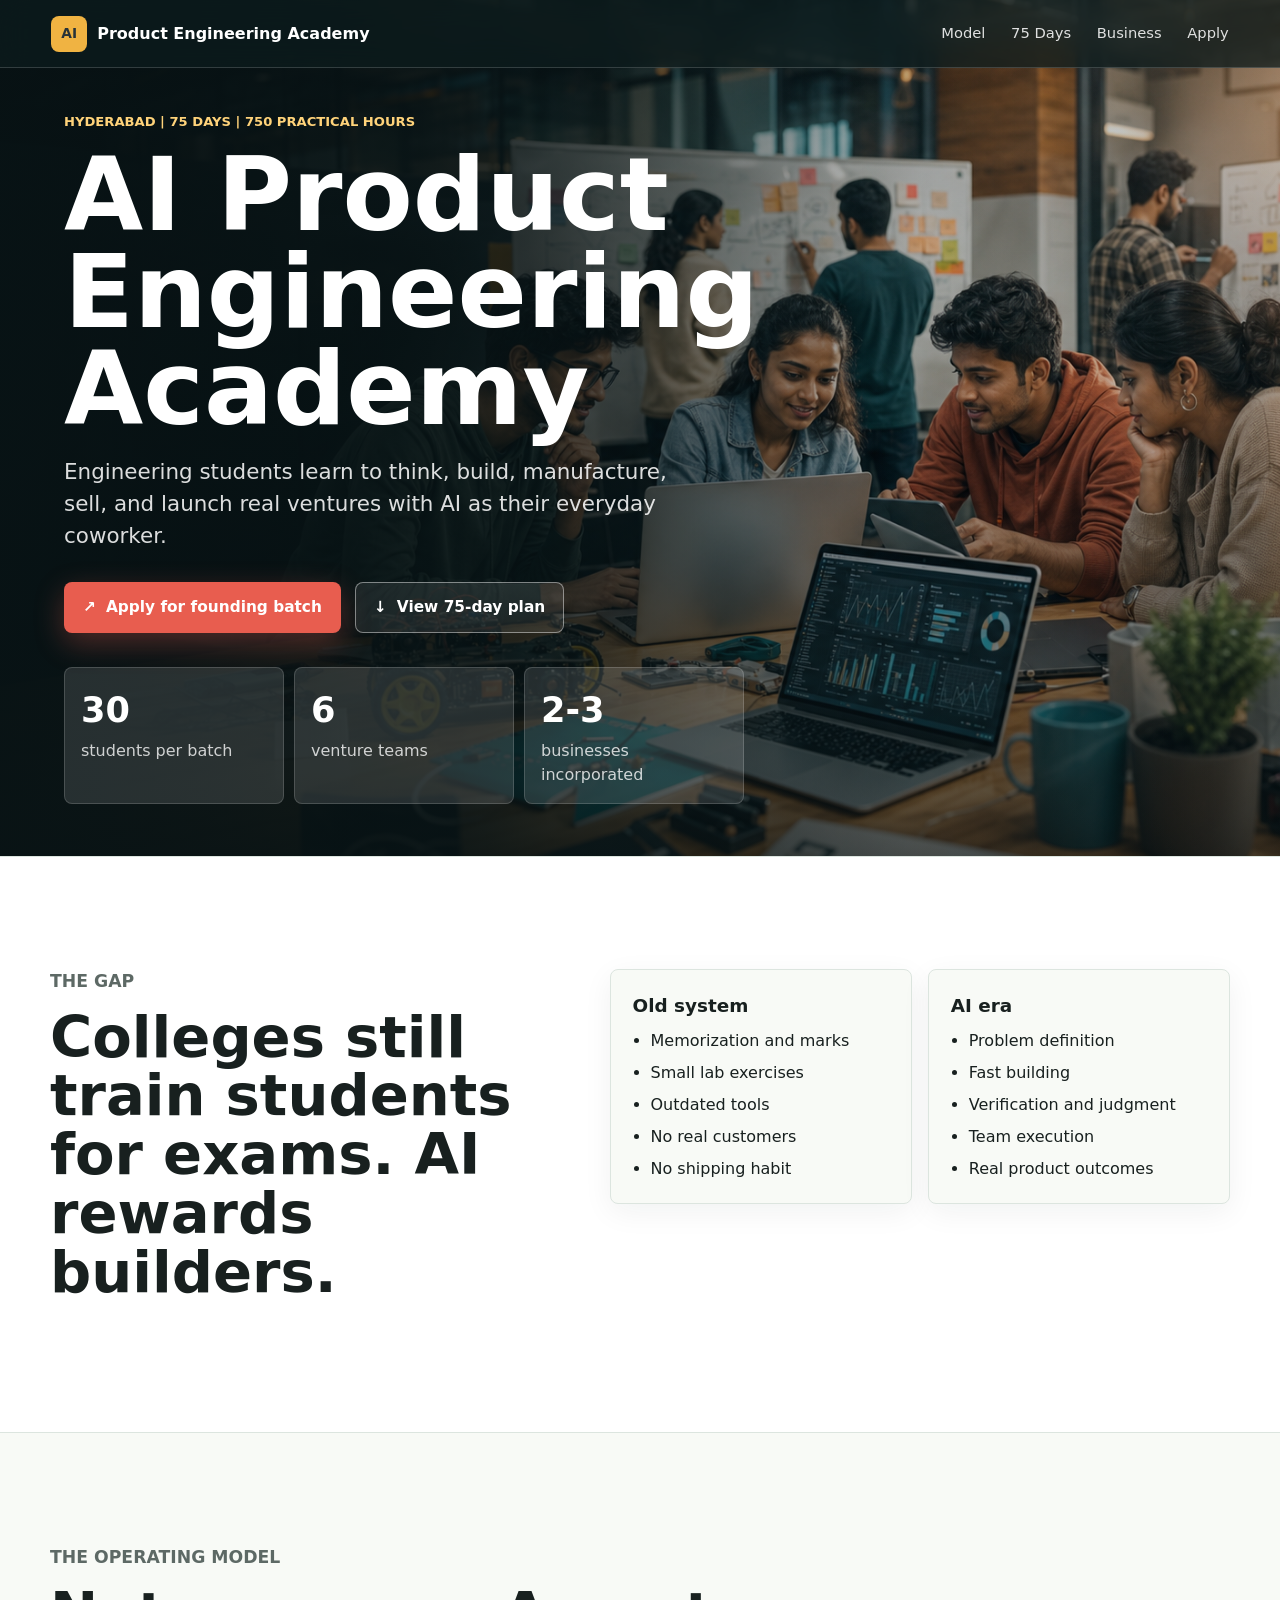
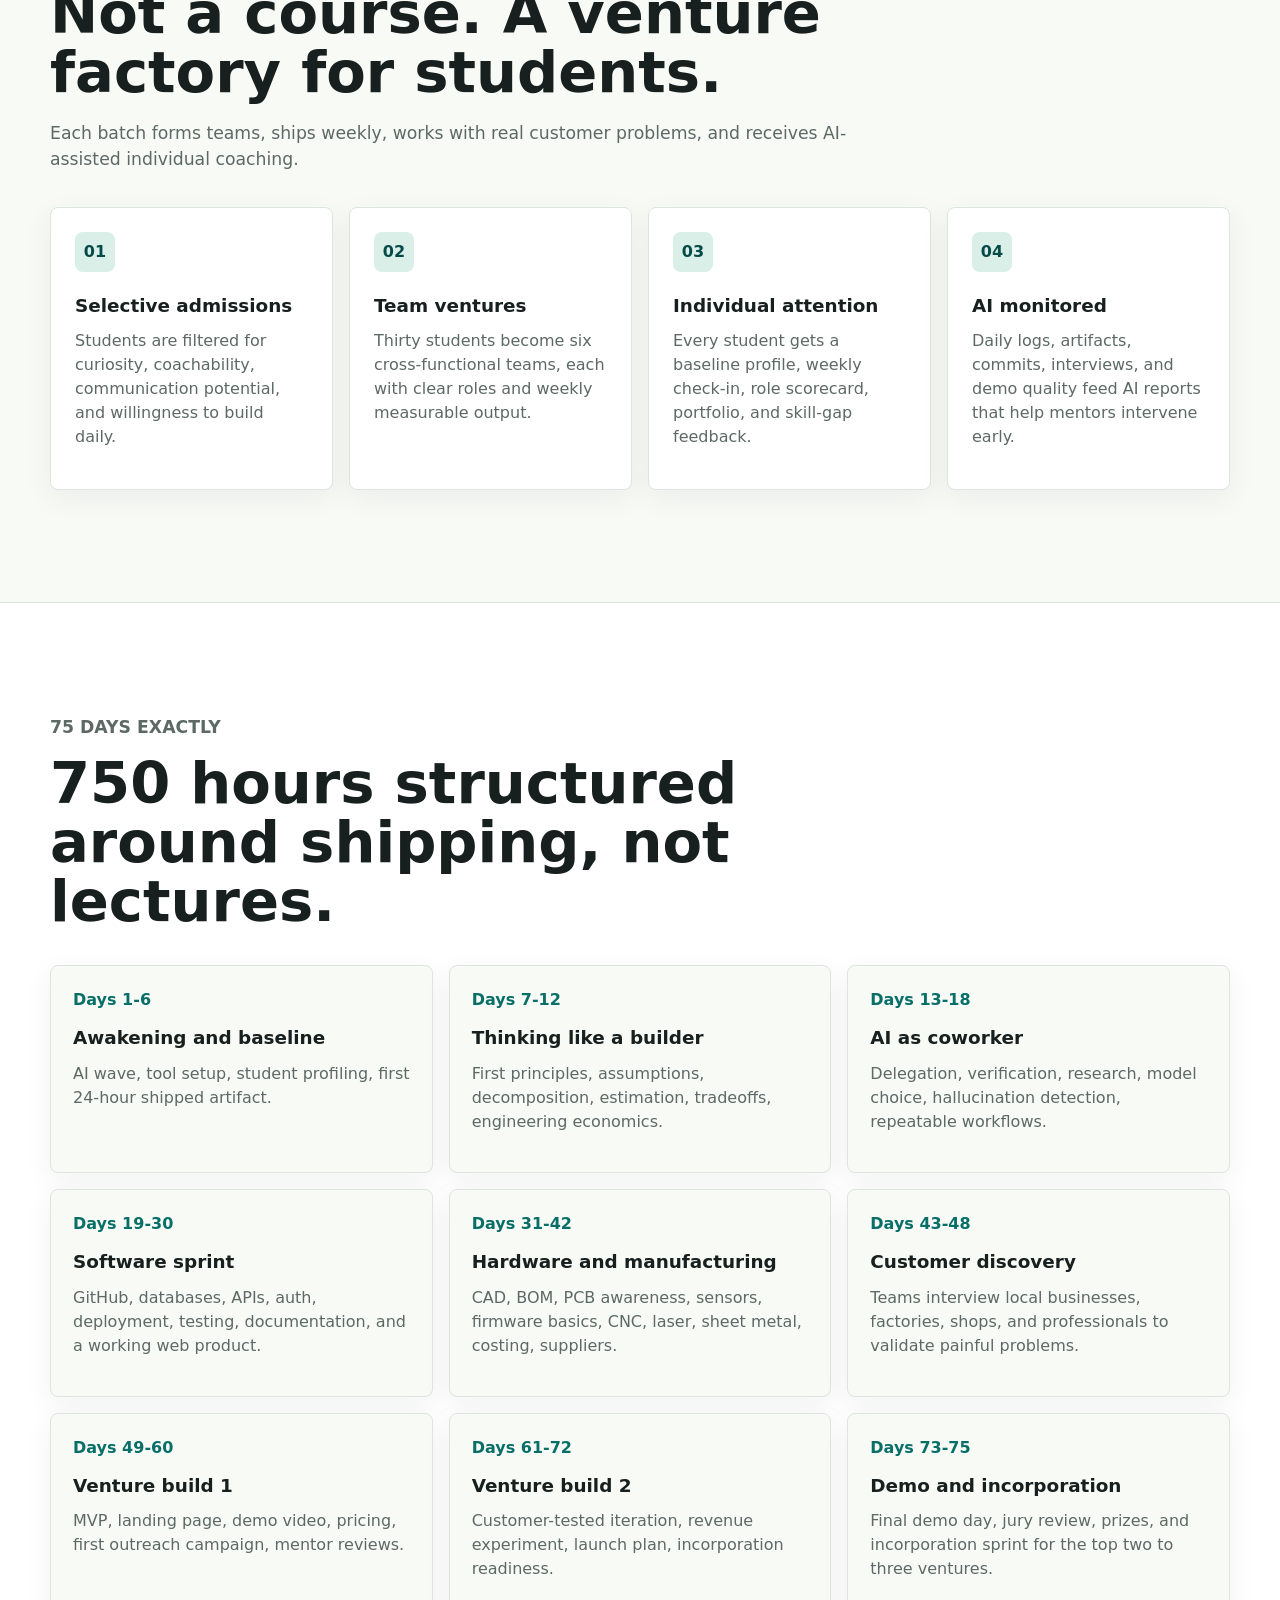
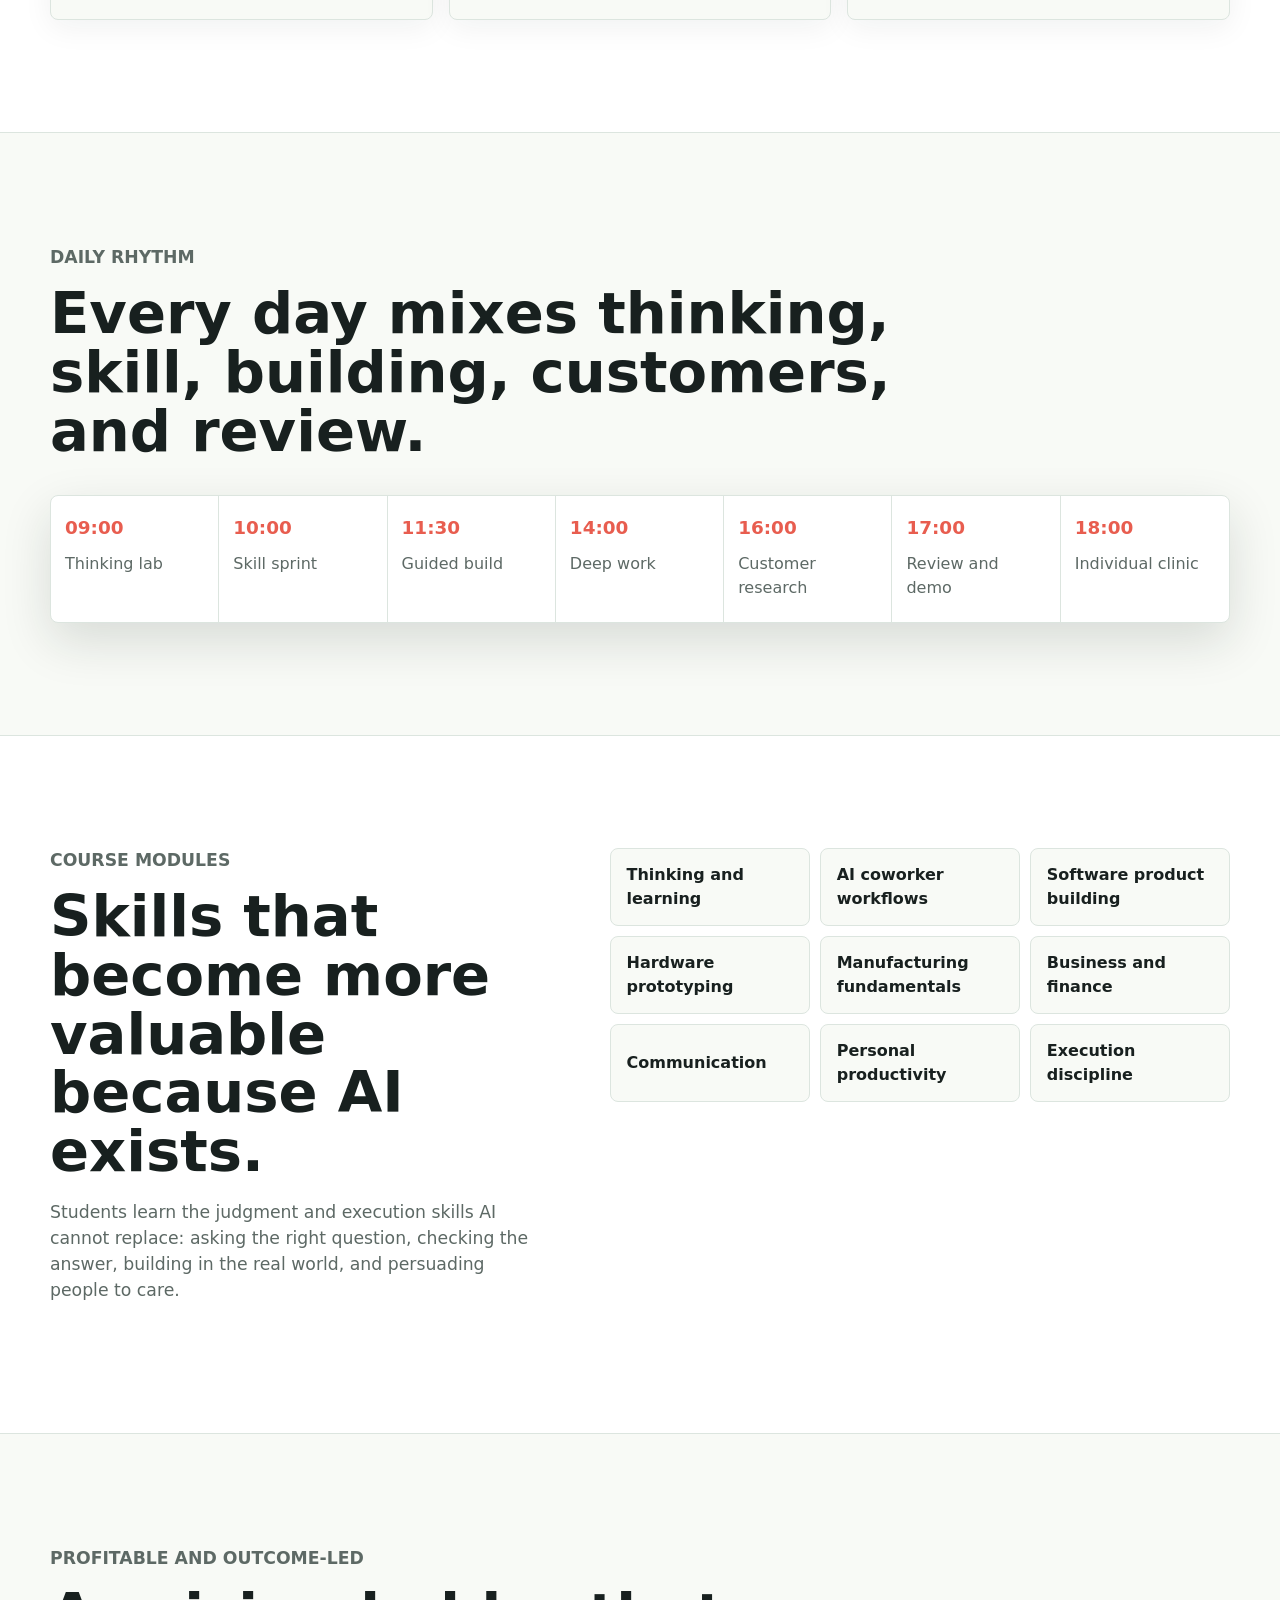
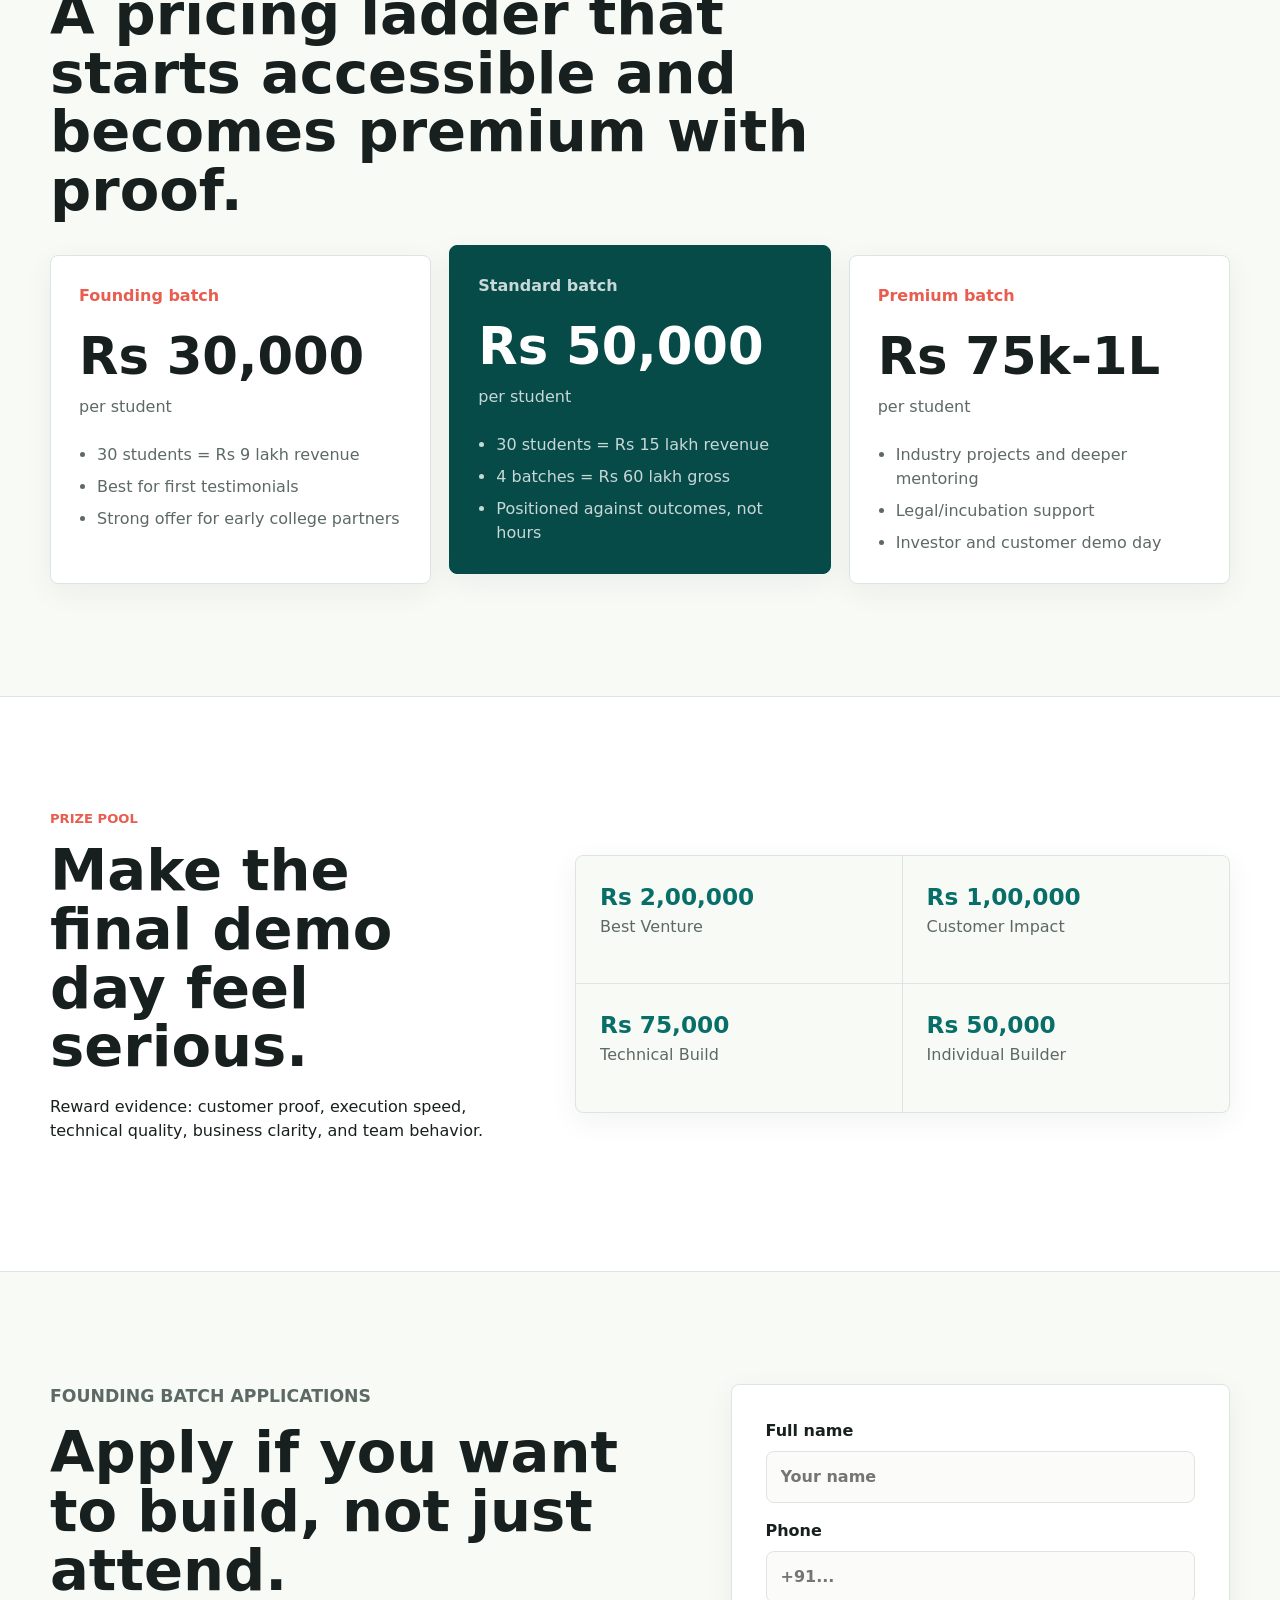
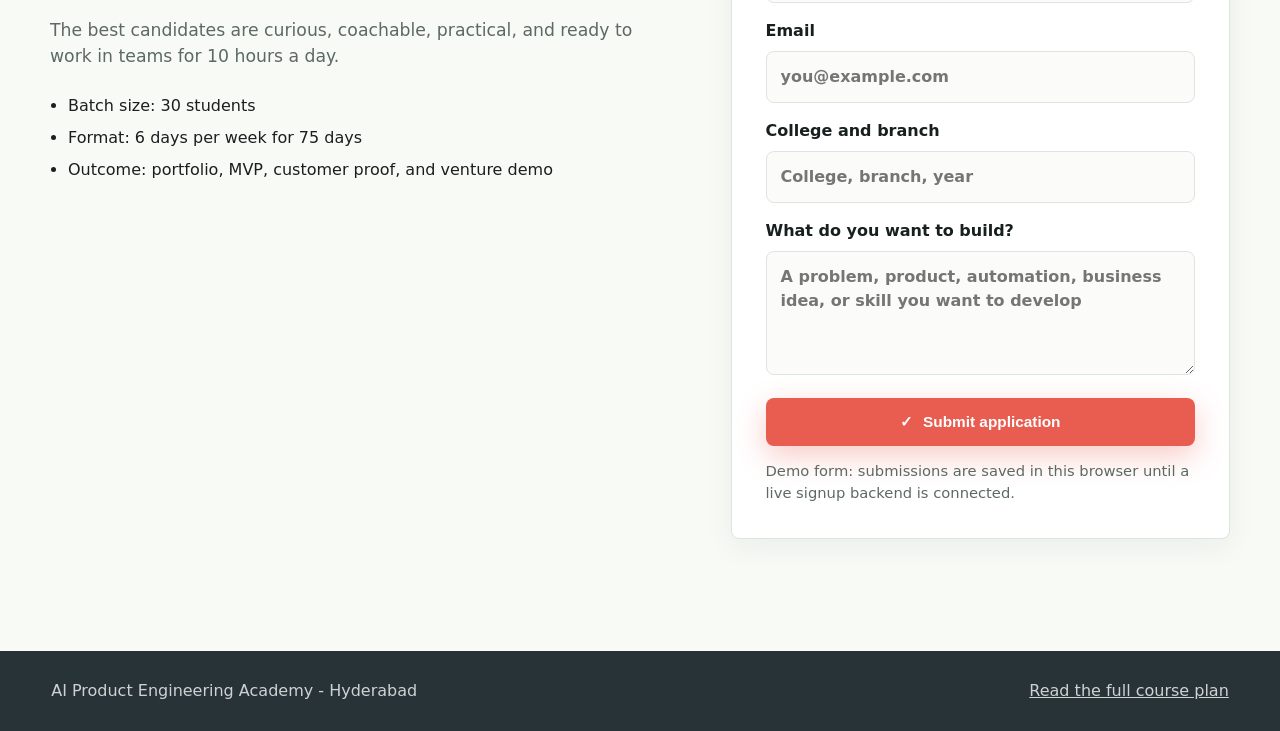
==== index.html @ 9e413bc5 "Create AI product engineering academy site" ====
<!doctype html>
<html lang="en">
  <head>
    <meta charset="utf-8">
    <meta name="viewport" content="width=device-width, initial-scale=1">
    <title>AI Product Engineering Academy</title>
    <meta name="description" content="A 75-day practical AI product engineering academy for engineering students in Hyderabad. Build real products, solve real problems, and launch real ventures.">
    <link rel="preload" href="assets/hero-ai-product-engineering.png" as="image">
    <link rel="stylesheet" href="styles.css">
  </head>
  <body>
    <header class="topbar" aria-label="Primary navigation">
      <a class="brand" href="#top" aria-label="AI Product Engineering Academy home">
        <span class="brand-mark">AI</span>
        <span>Product Engineering Academy</span>
      </a>
      <nav>
        <a href="#model">Model</a>
        <a href="#curriculum">75 Days</a>
        <a href="#business">Business</a>
        <a href="#apply">Apply</a>
      </nav>
    </header>

    <main id="top">
      <section class="hero" aria-label="AI Product Engineering Academy">
        <div class="hero-overlay"></div>
        <div class="hero-content">
          <p class="eyebrow">Hyderabad | 75 days | 750 practical hours</p>
          <h1>AI Product Engineering Academy</h1>
          <p class="hero-copy">Engineering students learn to think, build, manufacture, sell, and launch real ventures with AI as their everyday coworker.</p>
          <div class="hero-actions">
            <a class="button primary" href="#apply" aria-label="Apply for the founding batch">
              <span aria-hidden="true">↗</span>
              Apply for founding batch
            </a>
            <a class="button secondary" href="#curriculum" aria-label="View the 75 day course plan">
              <span aria-hidden="true">↓</span>
              View 75-day plan
            </a>
          </div>
          <dl class="hero-metrics" aria-label="Program metrics">
            <div>
              <dt>30</dt>
              <dd>students per batch</dd>
            </div>
            <div>
              <dt>6</dt>
              <dd>venture teams</dd>
            </div>
            <div>
              <dt>2-3</dt>
              <dd>businesses incorporated</dd>
            </div>
          </dl>
        </div>
      </section>

      <section class="problem section-band">
        <div class="section-inner two-col">
          <div>
            <p class="eyebrow">The gap</p>
            <h2>Colleges still train students for exams. AI rewards builders.</h2>
          </div>
          <div class="comparison">
            <div>
              <h3>Old system</h3>
              <ul>
                <li>Memorization and marks</li>
                <li>Small lab exercises</li>
                <li>Outdated tools</li>
                <li>No real customers</li>
                <li>No shipping habit</li>
              </ul>
            </div>
            <div>
              <h3>AI era</h3>
              <ul>
                <li>Problem definition</li>
                <li>Fast building</li>
                <li>Verification and judgment</li>
                <li>Team execution</li>
                <li>Real product outcomes</li>
              </ul>
            </div>
          </div>
        </div>
      </section>

      <section id="model" class="section-inner">
        <div class="section-heading">
          <p class="eyebrow">The operating model</p>
          <h2>Not a course. A venture factory for students.</h2>
          <p>Each batch forms teams, ships weekly, works with real customer problems, and receives AI-assisted individual coaching.</p>
        </div>
        <div class="feature-grid">
          <article class="feature-card">
            <span class="icon" aria-hidden="true">01</span>
            <h3>Selective admissions</h3>
            <p>Students are filtered for curiosity, coachability, communication potential, and willingness to build daily.</p>
          </article>
          <article class="feature-card">
            <span class="icon" aria-hidden="true">02</span>
            <h3>Team ventures</h3>
            <p>Thirty students become six cross-functional teams, each with clear roles and weekly measurable output.</p>
          </article>
          <article class="feature-card">
            <span class="icon" aria-hidden="true">03</span>
            <h3>Individual attention</h3>
            <p>Every student gets a baseline profile, weekly check-in, role scorecard, portfolio, and skill-gap feedback.</p>
          </article>
          <article class="feature-card">
            <span class="icon" aria-hidden="true">04</span>
            <h3>AI monitored</h3>
            <p>Daily logs, artifacts, commits, interviews, and demo quality feed AI reports that help mentors intervene early.</p>
          </article>
        </div>
      </section>

      <section id="curriculum" class="section-band">
        <div class="section-inner">
          <div class="section-heading compact">
            <p class="eyebrow">75 days exactly</p>
            <h2>750 hours structured around shipping, not lectures.</h2>
          </div>
          <div class="timeline">
            <article>
              <span>Days 1-6</span>
              <h3>Awakening and baseline</h3>
              <p>AI wave, tool setup, student profiling, first 24-hour shipped artifact.</p>
            </article>
            <article>
              <span>Days 7-12</span>
              <h3>Thinking like a builder</h3>
              <p>First principles, assumptions, decomposition, estimation, tradeoffs, engineering economics.</p>
            </article>
            <article>
              <span>Days 13-18</span>
              <h3>AI as coworker</h3>
              <p>Delegation, verification, research, model choice, hallucination detection, repeatable workflows.</p>
            </article>
            <article>
              <span>Days 19-30</span>
              <h3>Software sprint</h3>
              <p>GitHub, databases, APIs, auth, deployment, testing, documentation, and a working web product.</p>
            </article>
            <article>
              <span>Days 31-42</span>
              <h3>Hardware and manufacturing</h3>
              <p>CAD, BOM, PCB awareness, sensors, firmware basics, CNC, laser, sheet metal, costing, suppliers.</p>
            </article>
            <article>
              <span>Days 43-48</span>
              <h3>Customer discovery</h3>
              <p>Teams interview local businesses, factories, shops, and professionals to validate painful problems.</p>
            </article>
            <article>
              <span>Days 49-60</span>
              <h3>Venture build 1</h3>
              <p>MVP, landing page, demo video, pricing, first outreach campaign, mentor reviews.</p>
            </article>
            <article>
              <span>Days 61-72</span>
              <h3>Venture build 2</h3>
              <p>Customer-tested iteration, revenue experiment, launch plan, incorporation readiness.</p>
            </article>
            <article>
              <span>Days 73-75</span>
              <h3>Demo and incorporation</h3>
              <p>Final demo day, jury review, prizes, and incorporation sprint for the top two to three ventures.</p>
            </article>
          </div>
        </div>
      </section>

      <section class="section-inner">
        <div class="section-heading compact">
          <p class="eyebrow">Daily rhythm</p>
          <h2>Every day mixes thinking, skill, building, customers, and review.</h2>
        </div>
        <div class="day-grid">
          <div><strong>09:00</strong><span>Thinking lab</span></div>
          <div><strong>10:00</strong><span>Skill sprint</span></div>
          <div><strong>11:30</strong><span>Guided build</span></div>
          <div><strong>14:00</strong><span>Deep work</span></div>
          <div><strong>16:00</strong><span>Customer research</span></div>
          <div><strong>17:00</strong><span>Review and demo</span></div>
          <div><strong>18:00</strong><span>Individual clinic</span></div>
        </div>
      </section>

      <section class="section-band">
        <div class="section-inner two-col">
          <div>
            <p class="eyebrow">Course modules</p>
            <h2>Skills that become more valuable because AI exists.</h2>
            <p>Students learn the judgment and execution skills AI cannot replace: asking the right question, checking the answer, building in the real world, and persuading people to care.</p>
          </div>
          <div class="module-list">
            <span>Thinking and learning</span>
            <span>AI coworker workflows</span>
            <span>Software product building</span>
            <span>Hardware prototyping</span>
            <span>Manufacturing fundamentals</span>
            <span>Business and finance</span>
            <span>Communication</span>
            <span>Personal productivity</span>
            <span>Execution discipline</span>
          </div>
        </div>
      </section>

      <section id="business" class="section-inner">
        <div class="section-heading">
          <p class="eyebrow">Profitable and outcome-led</p>
          <h2>A pricing ladder that starts accessible and becomes premium with proof.</h2>
        </div>
        <div class="pricing-grid">
          <article class="price-card">
            <p>Founding batch</p>
            <h3>Rs 30,000</h3>
            <span>per student</span>
            <ul>
              <li>30 students = Rs 9 lakh revenue</li>
              <li>Best for first testimonials</li>
              <li>Strong offer for early college partners</li>
            </ul>
          </article>
          <article class="price-card featured">
            <p>Standard batch</p>
            <h3>Rs 50,000</h3>
            <span>per student</span>
            <ul>
              <li>30 students = Rs 15 lakh revenue</li>
              <li>4 batches = Rs 60 lakh gross</li>
              <li>Positioned against outcomes, not hours</li>
            </ul>
          </article>
          <article class="price-card">
            <p>Premium batch</p>
            <h3>Rs 75k-1L</h3>
            <span>per student</span>
            <ul>
              <li>Industry projects and deeper mentoring</li>
              <li>Legal/incubation support</li>
              <li>Investor and customer demo day</li>
            </ul>
          </article>
        </div>
      </section>

      <section class="section-band">
        <div class="section-inner prize-layout">
          <div>
            <p class="eyebrow">Prize pool</p>
            <h2>Make the final demo day feel serious.</h2>
            <p>Reward evidence: customer proof, execution speed, technical quality, business clarity, and team behavior.</p>
          </div>
          <div class="prize-board">
            <div><strong>Rs 2,00,000</strong><span>Best Venture</span></div>
            <div><strong>Rs 1,00,000</strong><span>Customer Impact</span></div>
            <div><strong>Rs 75,000</strong><span>Technical Build</span></div>
            <div><strong>Rs 50,000</strong><span>Individual Builder</span></div>
          </div>
        </div>
      </section>

      <section id="apply" class="section-inner signup-section">
        <div class="signup-copy">
          <p class="eyebrow">Founding batch applications</p>
          <h2>Apply if you want to build, not just attend.</h2>
          <p>The best candidates are curious, coachable, practical, and ready to work in teams for 10 hours a day.</p>
          <ul>
            <li>Batch size: 30 students</li>
            <li>Format: 6 days per week for 75 days</li>
            <li>Outcome: portfolio, MVP, customer proof, and venture demo</li>
          </ul>
        </div>
        <form class="signup-form" id="signupForm">
          <label>
            Full name
            <input required name="name" autocomplete="name" placeholder="Your name">
          </label>
          <label>
            Phone
            <input required name="phone" autocomplete="tel" placeholder="+91...">
          </label>
          <label>
            Email
            <input required type="email" name="email" autocomplete="email" placeholder="you@example.com">
          </label>
          <label>
            College and branch
            <input required name="college" placeholder="College, branch, year">
          </label>
          <label>
            What do you want to build?
            <textarea required name="interest" rows="4" placeholder="A problem, product, automation, business idea, or skill you want to develop"></textarea>
          </label>
          <button class="button primary form-submit" type="submit">
            <span aria-hidden="true">✓</span>
            Submit application
          </button>
          <p class="form-note" id="formNote">Demo form: submissions are saved in this browser until a live signup backend is connected.</p>
        </form>
      </section>
    </main>

    <footer class="site-footer">
      <p>AI Product Engineering Academy - Hyderabad</p>
      <a href="docs/course-plan.md">Read the full course plan</a>
    </footer>

    <script src="script.js"></script>
  </body>
</html>
---- styles.css ----
:root {
  color-scheme: light;
  --ink: #18201f;
  --muted: #5d6965;
  --line: #dce5df;
  --paper: #f8faf6;
  --white: #ffffff;
  --teal: #086f68;
  --teal-dark: #064b48;
  --coral: #e85d4f;
  --amber: #f0b342;
  --steel: #283338;
  --mint: #d9efe8;
  --shadow: 0 18px 50px rgba(24, 32, 31, 0.14);
}

* {
  box-sizing: border-box;
}

html {
  scroll-behavior: smooth;
}

body {
  margin: 0;
  font-family: Inter, ui-sans-serif, system-ui, -apple-system, BlinkMacSystemFont, "Segoe UI", sans-serif;
  color: var(--ink);
  background: var(--paper);
  line-height: 1.5;
}

a {
  color: inherit;
}

.topbar {
  position: fixed;
  z-index: 10;
  top: 0;
  left: 0;
  right: 0;
  display: flex;
  align-items: center;
  justify-content: space-between;
  gap: 24px;
  min-height: 68px;
  padding: 14px clamp(18px, 4vw, 52px);
  color: var(--white);
  background: rgba(13, 28, 30, 0.72);
  backdrop-filter: blur(16px);
  border-bottom: 1px solid rgba(255, 255, 255, 0.16);
}

.brand {
  display: inline-flex;
  align-items: center;
  gap: 10px;
  text-decoration: none;
  font-weight: 800;
}

.brand-mark {
  display: grid;
  place-items: center;
  width: 36px;
  height: 36px;
  border-radius: 8px;
  color: var(--steel);
  background: var(--amber);
  font-size: 0.86rem;
}

nav {
  display: flex;
  gap: clamp(12px, 2vw, 28px);
  font-size: 0.92rem;
}

nav a {
  text-decoration: none;
  opacity: 0.86;
}

nav a:hover {
  opacity: 1;
}

.hero {
  position: relative;
  min-height: 92vh;
  display: grid;
  align-items: center;
  padding: 112px clamp(18px, 5vw, 68px) 52px;
  color: var(--white);
  background-image: url("assets/hero-ai-product-engineering.png");
  background-size: cover;
  background-position: center;
  overflow: hidden;
}

.hero-overlay {
  position: absolute;
  inset: 0;
  background:
    linear-gradient(90deg, rgba(8, 19, 21, 0.92) 0%, rgba(8, 19, 21, 0.78) 38%, rgba(8, 19, 21, 0.2) 72%),
    linear-gradient(0deg, rgba(8, 19, 21, 0.58), rgba(8, 19, 21, 0.06) 48%);
}

.hero-content {
  position: relative;
  width: min(760px, 100%);
}

.eyebrow {
  margin: 0 0 14px;
  color: var(--coral);
  font-weight: 900;
  text-transform: uppercase;
  letter-spacing: 0;
  font-size: 0.82rem;
}

.hero .eyebrow {
  color: #ffd37a;
}

h1,
h2,
h3,
p {
  margin-top: 0;
}

h1 {
  max-width: 720px;
  margin-bottom: 18px;
  font-size: clamp(3.2rem, 8vw, 6.9rem);
  line-height: 0.95;
  letter-spacing: 0;
}

h2 {
  font-size: clamp(2rem, 4.5vw, 4rem);
  line-height: 1.02;
  letter-spacing: 0;
  margin-bottom: 18px;
}

h3 {
  font-size: 1.15rem;
  margin-bottom: 10px;
}

.hero-copy {
  max-width: 650px;
  color: rgba(255, 255, 255, 0.86);
  font-size: clamp(1.08rem, 2vw, 1.34rem);
}

.hero-actions,
.button {
  display: flex;
  align-items: center;
}

.hero-actions {
  gap: 14px;
  flex-wrap: wrap;
  margin: 30px 0 34px;
}

.button {
  min-height: 48px;
  justify-content: center;
  gap: 10px;
  padding: 13px 18px;
  border-radius: 8px;
  border: 1px solid transparent;
  font-weight: 850;
  text-decoration: none;
  cursor: pointer;
  font-size: 0.96rem;
}

.button.primary {
  color: var(--white);
  background: var(--coral);
  box-shadow: 0 10px 30px rgba(232, 93, 79, 0.32);
}

.button.secondary {
  color: var(--white);
  border-color: rgba(255, 255, 255, 0.44);
  background: rgba(255, 255, 255, 0.08);
}

.hero-metrics {
  display: grid;
  grid-template-columns: repeat(3, minmax(0, 1fr));
  gap: 10px;
  max-width: 680px;
  margin: 0;
}

.hero-metrics div {
  padding: 16px;
  border-radius: 8px;
  background: rgba(255, 255, 255, 0.12);
  border: 1px solid rgba(255, 255, 255, 0.16);
}

.hero-metrics dt {
  font-size: clamp(1.5rem, 3vw, 2.2rem);
  font-weight: 900;
}

.hero-metrics dd {
  margin: 2px 0 0;
  color: rgba(255, 255, 255, 0.78);
}

.section-inner {
  width: min(1180px, calc(100% - 36px));
  margin: 0 auto;
  padding: clamp(66px, 9vw, 112px) 0;
}

.section-band {
  background: var(--white);
  border-block: 1px solid var(--line);
}

.two-col {
  display: grid;
  grid-template-columns: minmax(0, 0.88fr) minmax(0, 1.12fr);
  gap: clamp(28px, 6vw, 72px);
  align-items: start;
}

.comparison {
  display: grid;
  grid-template-columns: repeat(2, minmax(0, 1fr));
  gap: 16px;
}

.comparison > div,
.feature-card,
.price-card,
.timeline article,
.signup-form,
.prize-board {
  border: 1px solid var(--line);
  border-radius: 8px;
  background: var(--white);
  box-shadow: 0 8px 30px rgba(24, 32, 31, 0.06);
}

.section-band .comparison > div,
.section-band .feature-card,
.section-band .timeline article,
.section-band .prize-board {
  background: var(--paper);
}

.comparison > div {
  padding: 22px;
}

ul {
  padding-left: 18px;
  margin: 0;
}

li + li {
  margin-top: 8px;
}

.section-heading {
  max-width: 820px;
  margin-bottom: 34px;
}

.section-heading p,
.two-col p,
.signup-copy p {
  color: var(--muted);
  font-size: 1.08rem;
}

.section-heading.compact {
  max-width: 900px;
}

.feature-grid {
  display: grid;
  grid-template-columns: repeat(4, minmax(0, 1fr));
  gap: 16px;
}

.feature-card {
  padding: 24px;
}

.icon {
  display: inline-flex;
  align-items: center;
  justify-content: center;
  width: 40px;
  height: 40px;
  margin-bottom: 20px;
  border-radius: 8px;
  color: var(--teal-dark);
  background: var(--mint);
  font-weight: 900;
}

.feature-card p,
.price-card li,
.timeline p {
  color: var(--muted);
}

.timeline {
  display: grid;
  grid-template-columns: repeat(3, minmax(0, 1fr));
  gap: 16px;
}

.timeline article {
  padding: 22px;
}

.timeline span {
  display: inline-block;
  margin-bottom: 12px;
  color: var(--teal);
  font-weight: 900;
}

.day-grid {
  display: grid;
  grid-template-columns: repeat(7, minmax(0, 1fr));
  border: 1px solid var(--line);
  border-radius: 8px;
  overflow: hidden;
  background: var(--white);
  box-shadow: var(--shadow);
}

.day-grid div {
  min-height: 126px;
  padding: 18px 14px;
  border-right: 1px solid var(--line);
}

.day-grid div:last-child {
  border-right: 0;
}

.day-grid strong {
  display: block;
  color: var(--coral);
  font-size: 1.15rem;
}

.day-grid span {
  display: block;
  margin-top: 10px;
  color: var(--muted);
}

.module-list {
  display: grid;
  grid-template-columns: repeat(3, minmax(0, 1fr));
  gap: 10px;
}

.module-list span {
  min-height: 64px;
  display: flex;
  align-items: center;
  padding: 14px 16px;
  border: 1px solid var(--line);
  border-radius: 8px;
  background: var(--paper);
  font-weight: 800;
}

.pricing-grid {
  display: grid;
  grid-template-columns: repeat(3, minmax(0, 1fr));
  gap: 18px;
}

.price-card {
  padding: 28px;
}

.price-card.featured {
  color: var(--white);
  background: var(--teal-dark);
  border-color: var(--teal-dark);
  transform: translateY(-10px);
}

.price-card p {
  color: var(--coral);
  font-weight: 900;
  margin-bottom: 10px;
}

.price-card.featured p,
.price-card.featured li,
.price-card.featured span {
  color: rgba(255, 255, 255, 0.78);
}

.price-card h3 {
  font-size: clamp(2rem, 4vw, 3.2rem);
  margin-bottom: 0;
}

.price-card span {
  display: inline-block;
  color: var(--muted);
  margin-bottom: 24px;
}

.prize-layout {
  display: grid;
  grid-template-columns: minmax(0, 0.82fr) minmax(0, 1.18fr);
  gap: clamp(28px, 6vw, 70px);
  align-items: center;
}

.prize-board {
  display: grid;
  grid-template-columns: repeat(2, minmax(0, 1fr));
  overflow: hidden;
}

.prize-board div {
  min-height: 128px;
  padding: 24px;
  border-right: 1px solid var(--line);
  border-bottom: 1px solid var(--line);
}

.prize-board div:nth-child(2n) {
  border-right: 0;
}

.prize-board div:nth-last-child(-n + 2) {
  border-bottom: 0;
}

.prize-board strong {
  display: block;
  font-size: 1.45rem;
  color: var(--teal);
}

.prize-board span {
  color: var(--muted);
}

.signup-section {
  display: grid;
  grid-template-columns: minmax(0, 0.88fr) minmax(320px, 0.72fr);
  gap: clamp(28px, 6vw, 70px);
  align-items: start;
}

.signup-copy ul {
  margin-top: 24px;
}

.signup-form {
  padding: clamp(22px, 4vw, 34px);
}

label {
  display: block;
  margin-bottom: 16px;
  font-weight: 800;
}

input,
textarea {
  width: 100%;
  margin-top: 8px;
  padding: 13px 14px;
  border: 1px solid var(--line);
  border-radius: 8px;
  color: var(--ink);
  background: #fbfcfa;
  font: inherit;
}

input:focus,
textarea:focus {
  outline: 3px solid rgba(8, 111, 104, 0.18);
  border-color: var(--teal);
}

.form-submit {
  width: 100%;
  border: 0;
}

.form-note {
  min-height: 42px;
  margin: 14px 0 0;
  color: var(--muted);
  font-size: 0.92rem;
}

.site-footer {
  display: flex;
  justify-content: space-between;
  gap: 18px;
  padding: 28px clamp(18px, 4vw, 52px);
  color: rgba(255, 255, 255, 0.78);
  background: var(--steel);
}

.site-footer p {
  margin: 0;
}

@media (max-width: 980px) {
  nav {
    display: none;
  }

  .hero {
    min-height: 90vh;
    background-position: 62% center;
  }

  .two-col,
  .prize-layout,
  .signup-section {
    grid-template-columns: 1fr;
  }

  .feature-grid,
  .timeline,
  .pricing-grid {
    grid-template-columns: repeat(2, minmax(0, 1fr));
  }

  .day-grid {
    grid-template-columns: repeat(2, minmax(0, 1fr));
  }

  .day-grid div {
    border-right: 1px solid var(--line);
    border-bottom: 1px solid var(--line);
  }
}

@media (max-width: 680px) {
  .topbar {
    min-height: 62px;
  }

  .brand span:last-child {
    display: none;
  }

  .hero {
    min-height: 88vh;
    padding-top: 96px;
  }

  .hero-metrics,
  .comparison,
  .feature-grid,
  .timeline,
  .pricing-grid,
  .module-list,
  .prize-board {
    grid-template-columns: 1fr;
  }

  .hero-actions {
    align-items: stretch;
  }

  .button {
    width: 100%;
  }

  .day-grid {
    grid-template-columns: 1fr;
  }

  .price-card.featured {
    transform: none;
  }

  .prize-board div,
  .prize-board div:nth-child(2n),
  .prize-board div:nth-last-child(-n + 2) {
    border-right: 0;
    border-bottom: 1px solid var(--line);
  }

  .prize-board div:last-child {
    border-bottom: 0;
  }

  .site-footer {
    flex-direction: column;
  }
}
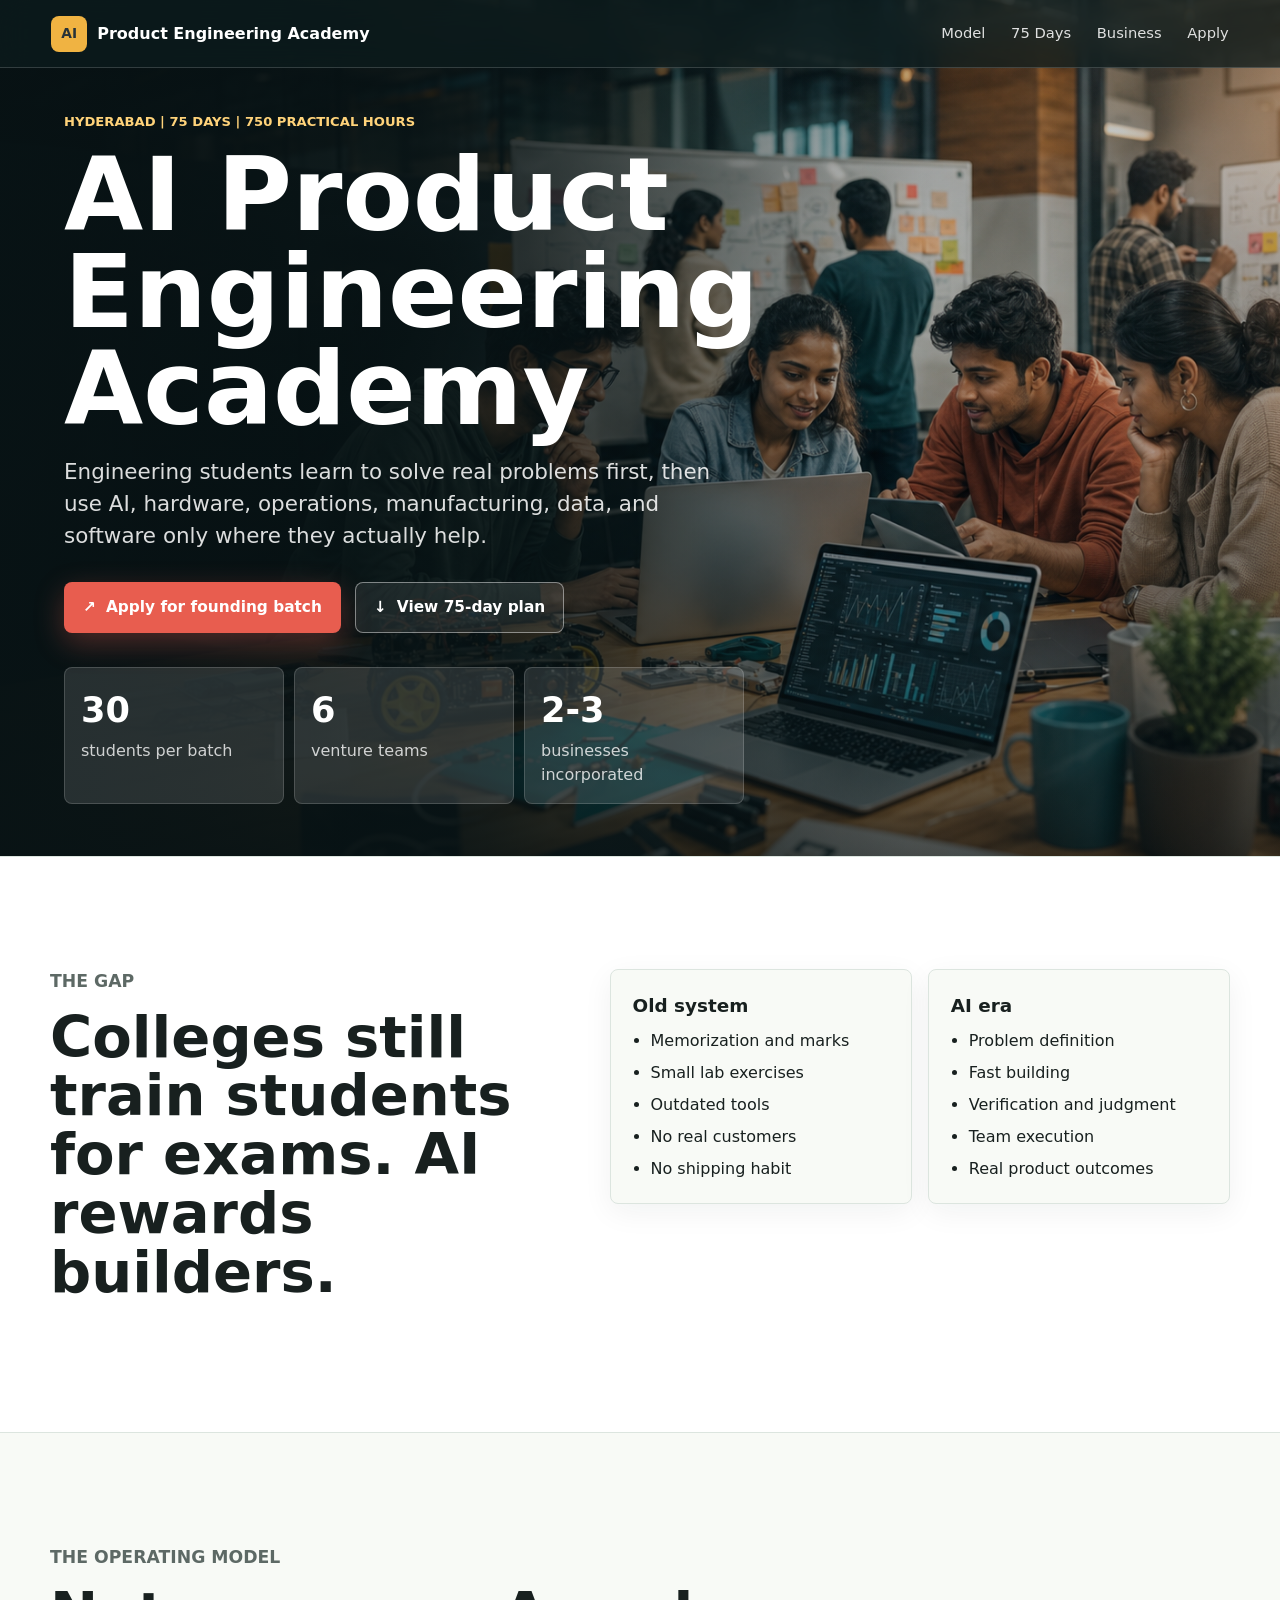
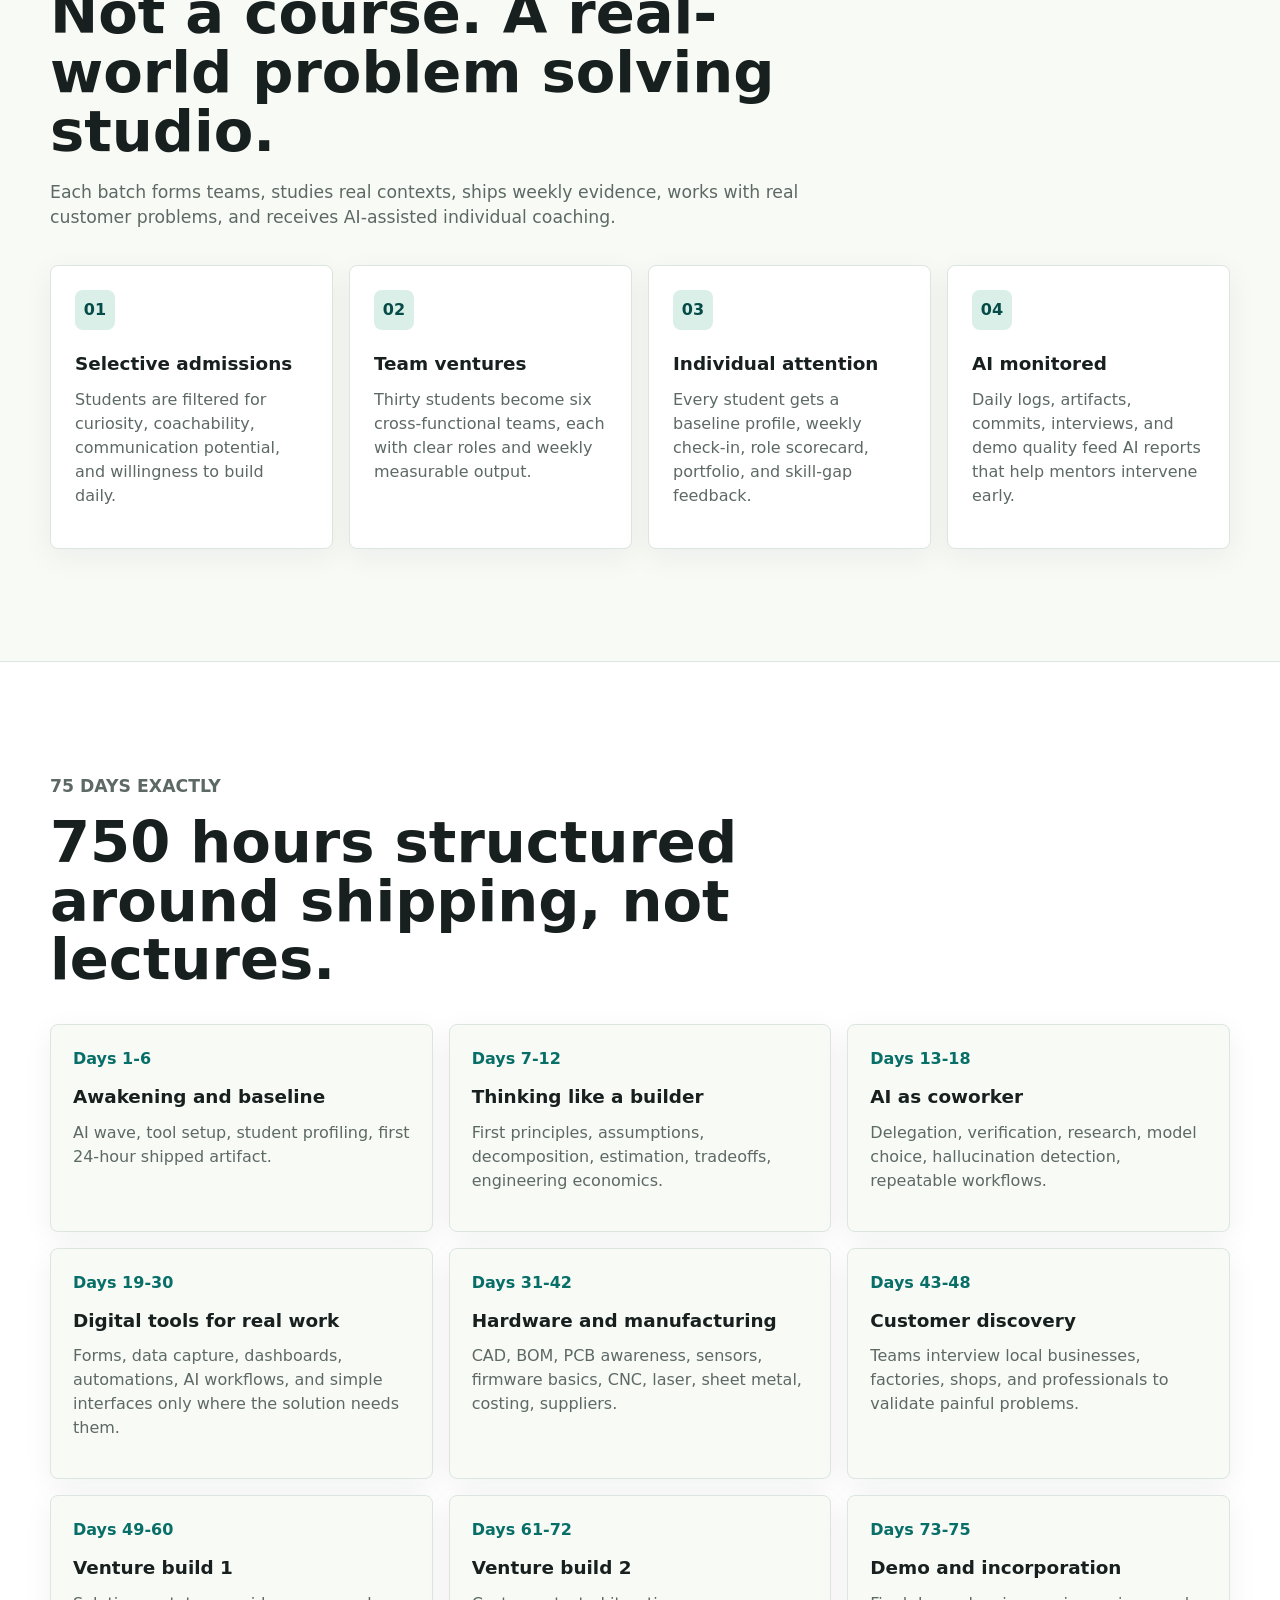
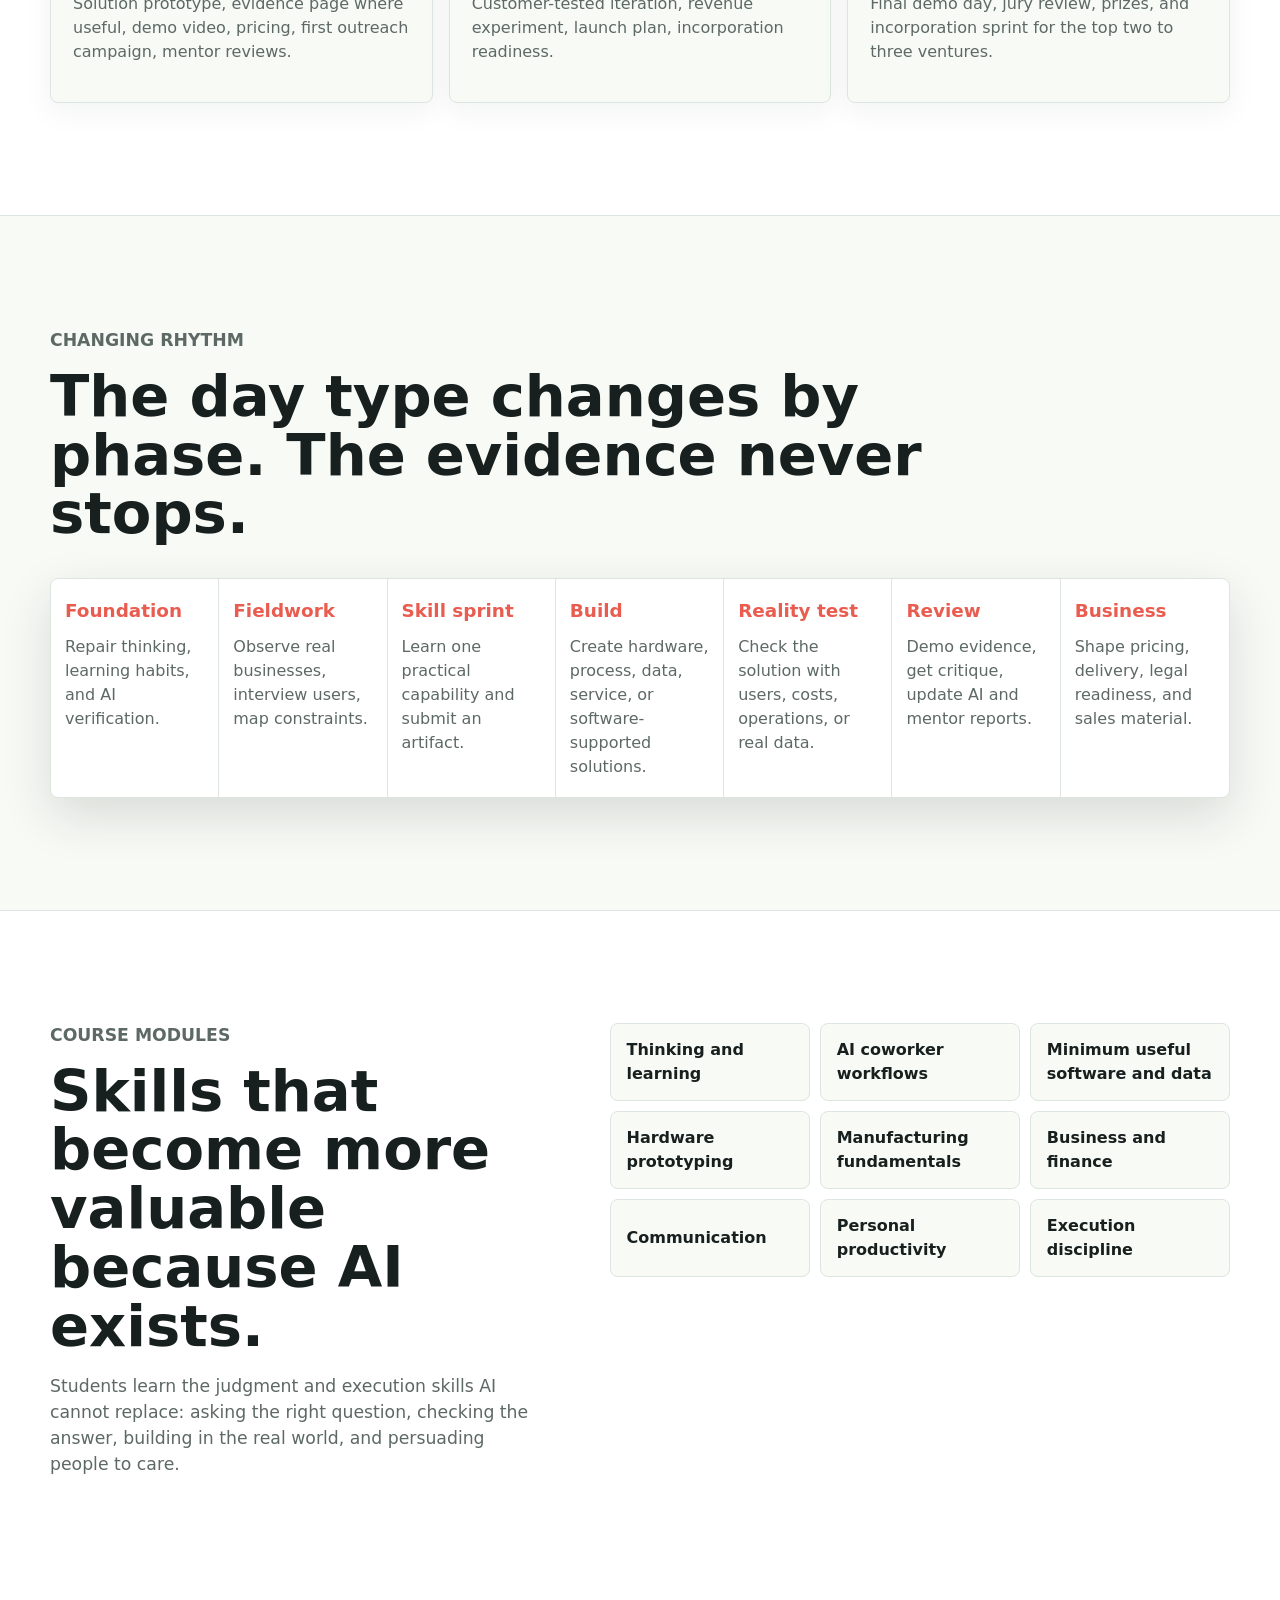
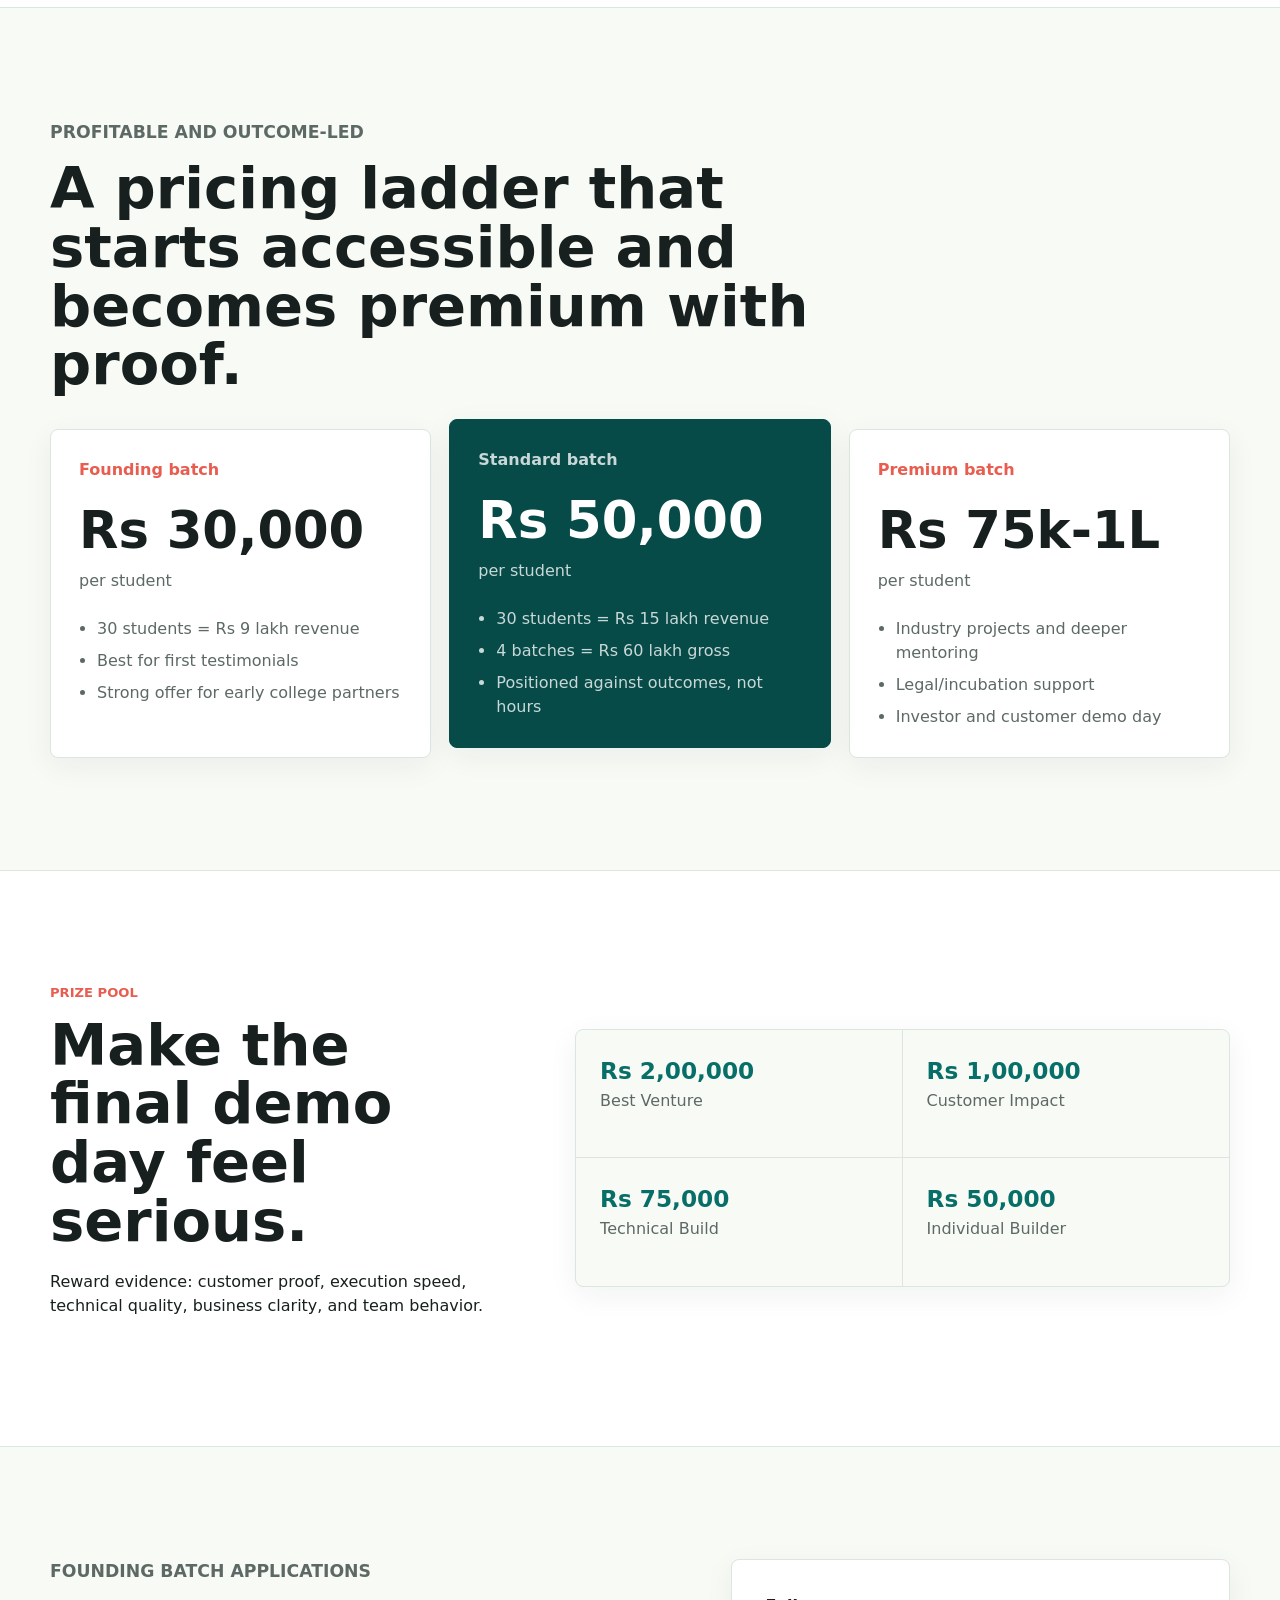
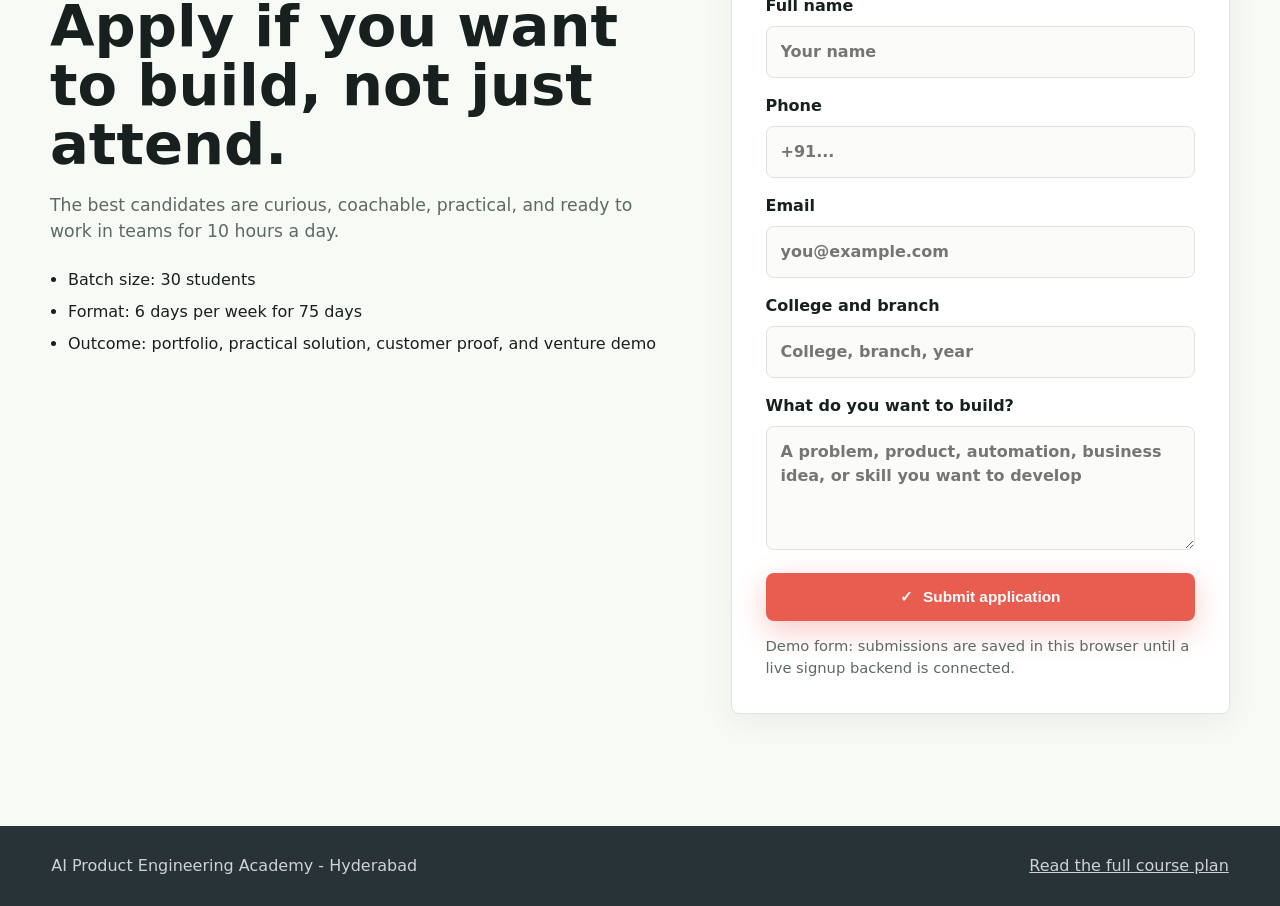
==== commit 6abc5564: "Reframe course around real-world problem solving" ====
--- a/index.html
+++ b/index.html
@@ -4,7 +4,7 @@
     <meta charset="utf-8">
     <meta name="viewport" content="width=device-width, initial-scale=1">
     <title>AI Product Engineering Academy</title>
-    <meta name="description" content="A 75-day practical AI product engineering academy for engineering students in Hyderabad. Build real products, solve real problems, and launch real ventures.">
+    <meta name="description" content="A 75-day practical AI-powered real-world problem solving academy for engineering students in Hyderabad. Solve real problems, build practical solutions, and launch real ventures.">
     <link rel="preload" href="assets/hero-ai-product-engineering.png" as="image">
     <link rel="stylesheet" href="styles.css">
   </head>
@@ -28,7 +28,7 @@
         <div class="hero-content">
           <p class="eyebrow">Hyderabad | 75 days | 750 practical hours</p>
           <h1>AI Product Engineering Academy</h1>
-          <p class="hero-copy">Engineering students learn to think, build, manufacture, sell, and launch real ventures with AI as their everyday coworker.</p>
+          <p class="hero-copy">Engineering students learn to solve real problems first, then use AI, hardware, operations, manufacturing, data, and software only where they actually help.</p>
           <div class="hero-actions">
             <a class="button primary" href="#apply" aria-label="Apply for the founding batch">
               <span aria-hidden="true">↗</span>
@@ -90,8 +90,8 @@
       <section id="model" class="section-inner">
         <div class="section-heading">
           <p class="eyebrow">The operating model</p>
-          <h2>Not a course. A venture factory for students.</h2>
-          <p>Each batch forms teams, ships weekly, works with real customer problems, and receives AI-assisted individual coaching.</p>
+          <h2>Not a course. A real-world problem solving studio.</h2>
+          <p>Each batch forms teams, studies real contexts, ships weekly evidence, works with real customer problems, and receives AI-assisted individual coaching.</p>
         </div>
         <div class="feature-grid">
           <article class="feature-card">
@@ -141,8 +141,8 @@
             </article>
             <article>
               <span>Days 19-30</span>
-              <h3>Software sprint</h3>
-              <p>GitHub, databases, APIs, auth, deployment, testing, documentation, and a working web product.</p>
+              <h3>Digital tools for real work</h3>
+              <p>Forms, data capture, dashboards, automations, AI workflows, and simple interfaces only where the solution needs them.</p>
             </article>
             <article>
               <span>Days 31-42</span>
@@ -157,7 +157,7 @@
             <article>
               <span>Days 49-60</span>
               <h3>Venture build 1</h3>
-              <p>MVP, landing page, demo video, pricing, first outreach campaign, mentor reviews.</p>
+              <p>Solution prototype, evidence page where useful, demo video, pricing, first outreach campaign, mentor reviews.</p>
             </article>
             <article>
               <span>Days 61-72</span>
@@ -175,17 +175,17 @@
 
       <section class="section-inner">
         <div class="section-heading compact">
-          <p class="eyebrow">Daily rhythm</p>
-          <h2>Every day mixes thinking, skill, building, customers, and review.</h2>
+          <p class="eyebrow">Changing rhythm</p>
+          <h2>The day type changes by phase. The evidence never stops.</h2>
         </div>
         <div class="day-grid">
-          <div><strong>09:00</strong><span>Thinking lab</span></div>
-          <div><strong>10:00</strong><span>Skill sprint</span></div>
-          <div><strong>11:30</strong><span>Guided build</span></div>
-          <div><strong>14:00</strong><span>Deep work</span></div>
-          <div><strong>16:00</strong><span>Customer research</span></div>
-          <div><strong>17:00</strong><span>Review and demo</span></div>
-          <div><strong>18:00</strong><span>Individual clinic</span></div>
+          <div><strong>Foundation</strong><span>Repair thinking, learning habits, and AI verification.</span></div>
+          <div><strong>Fieldwork</strong><span>Observe real businesses, interview users, map constraints.</span></div>
+          <div><strong>Skill sprint</strong><span>Learn one practical capability and submit an artifact.</span></div>
+          <div><strong>Build</strong><span>Create hardware, process, data, service, or software-supported solutions.</span></div>
+          <div><strong>Reality test</strong><span>Check the solution with users, costs, operations, or real data.</span></div>
+          <div><strong>Review</strong><span>Demo evidence, get critique, update AI and mentor reports.</span></div>
+          <div><strong>Business</strong><span>Shape pricing, delivery, legal readiness, and sales material.</span></div>
         </div>
       </section>
 
@@ -199,7 +199,7 @@
           <div class="module-list">
             <span>Thinking and learning</span>
             <span>AI coworker workflows</span>
-            <span>Software product building</span>
+            <span>Minimum useful software and data</span>
             <span>Hardware prototyping</span>
             <span>Manufacturing fundamentals</span>
             <span>Business and finance</span>
@@ -273,7 +273,7 @@
           <ul>
             <li>Batch size: 30 students</li>
             <li>Format: 6 days per week for 75 days</li>
-            <li>Outcome: portfolio, MVP, customer proof, and venture demo</li>
+            <li>Outcome: portfolio, practical solution, customer proof, and venture demo</li>
           </ul>
         </div>
         <form class="signup-form" id="signupForm">
@@ -314,4 +314,3 @@
     <script src="script.js"></script>
   </body>
 </html>
-
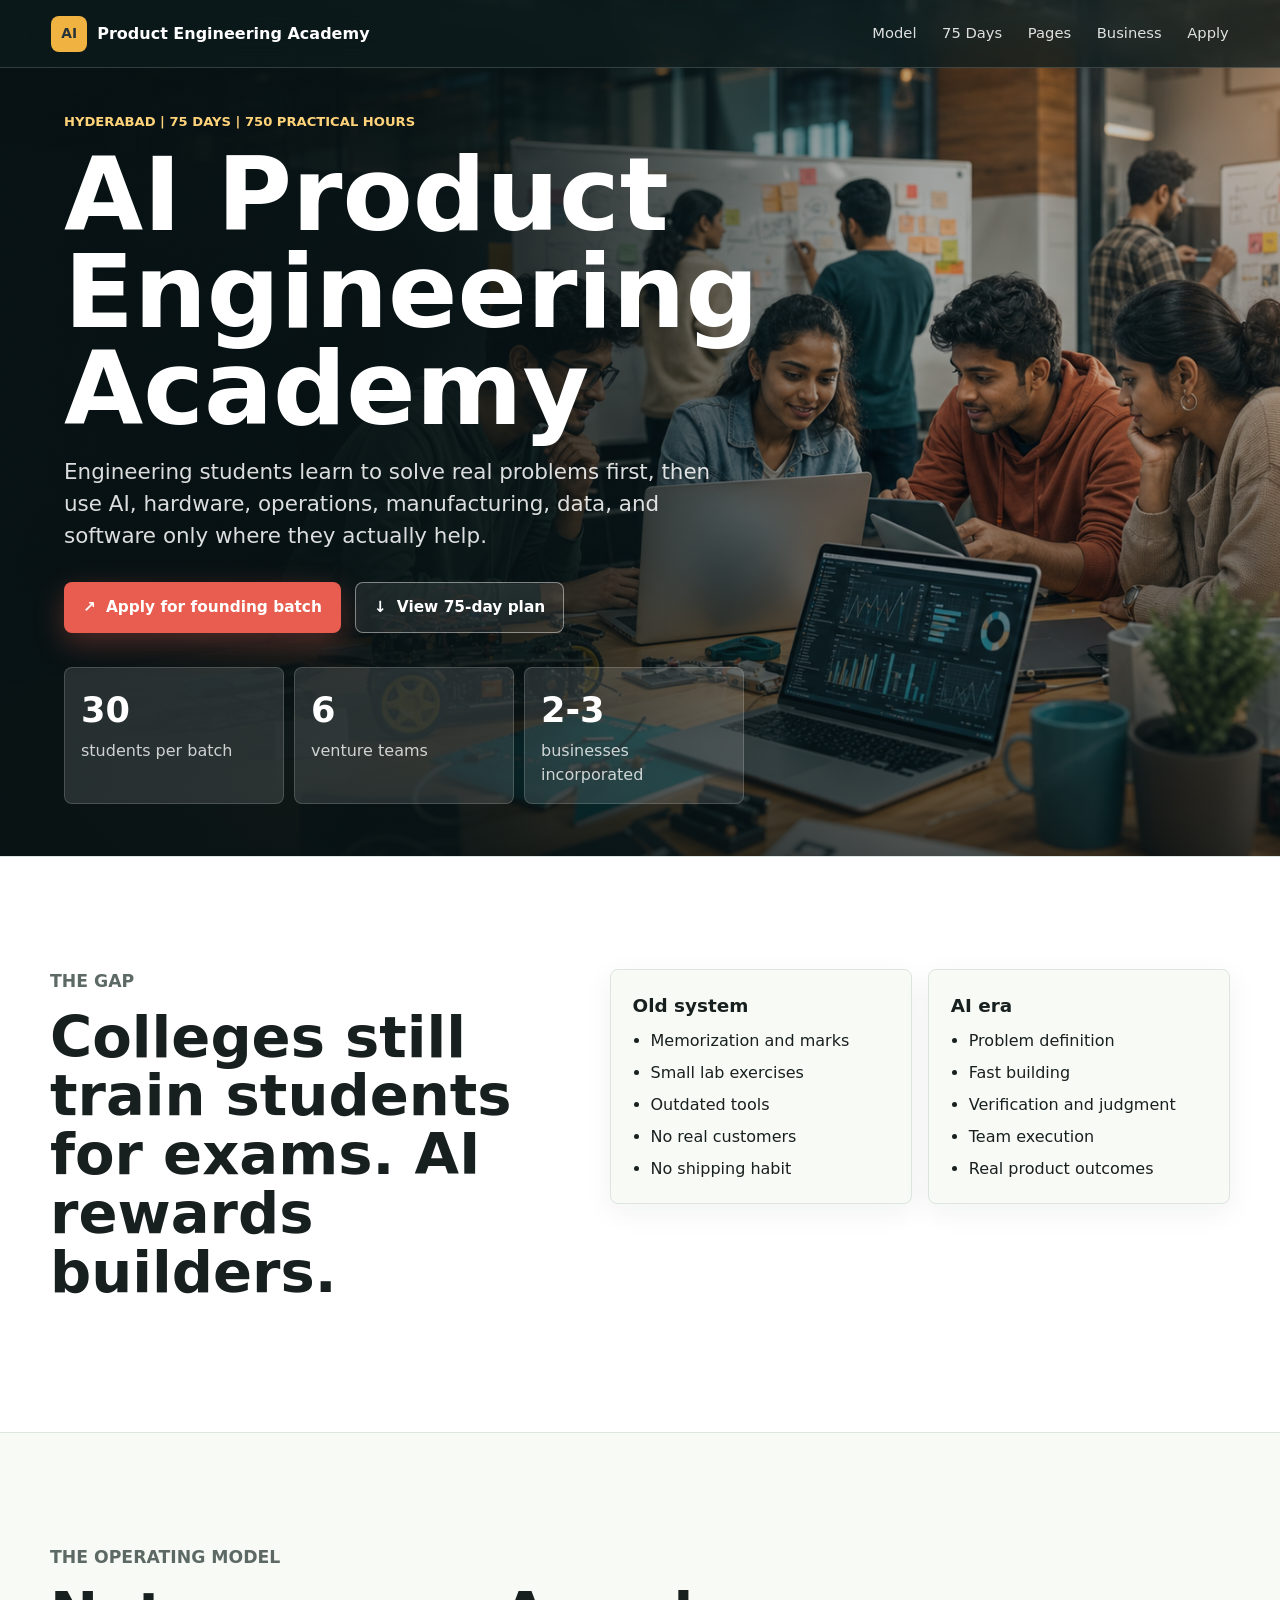
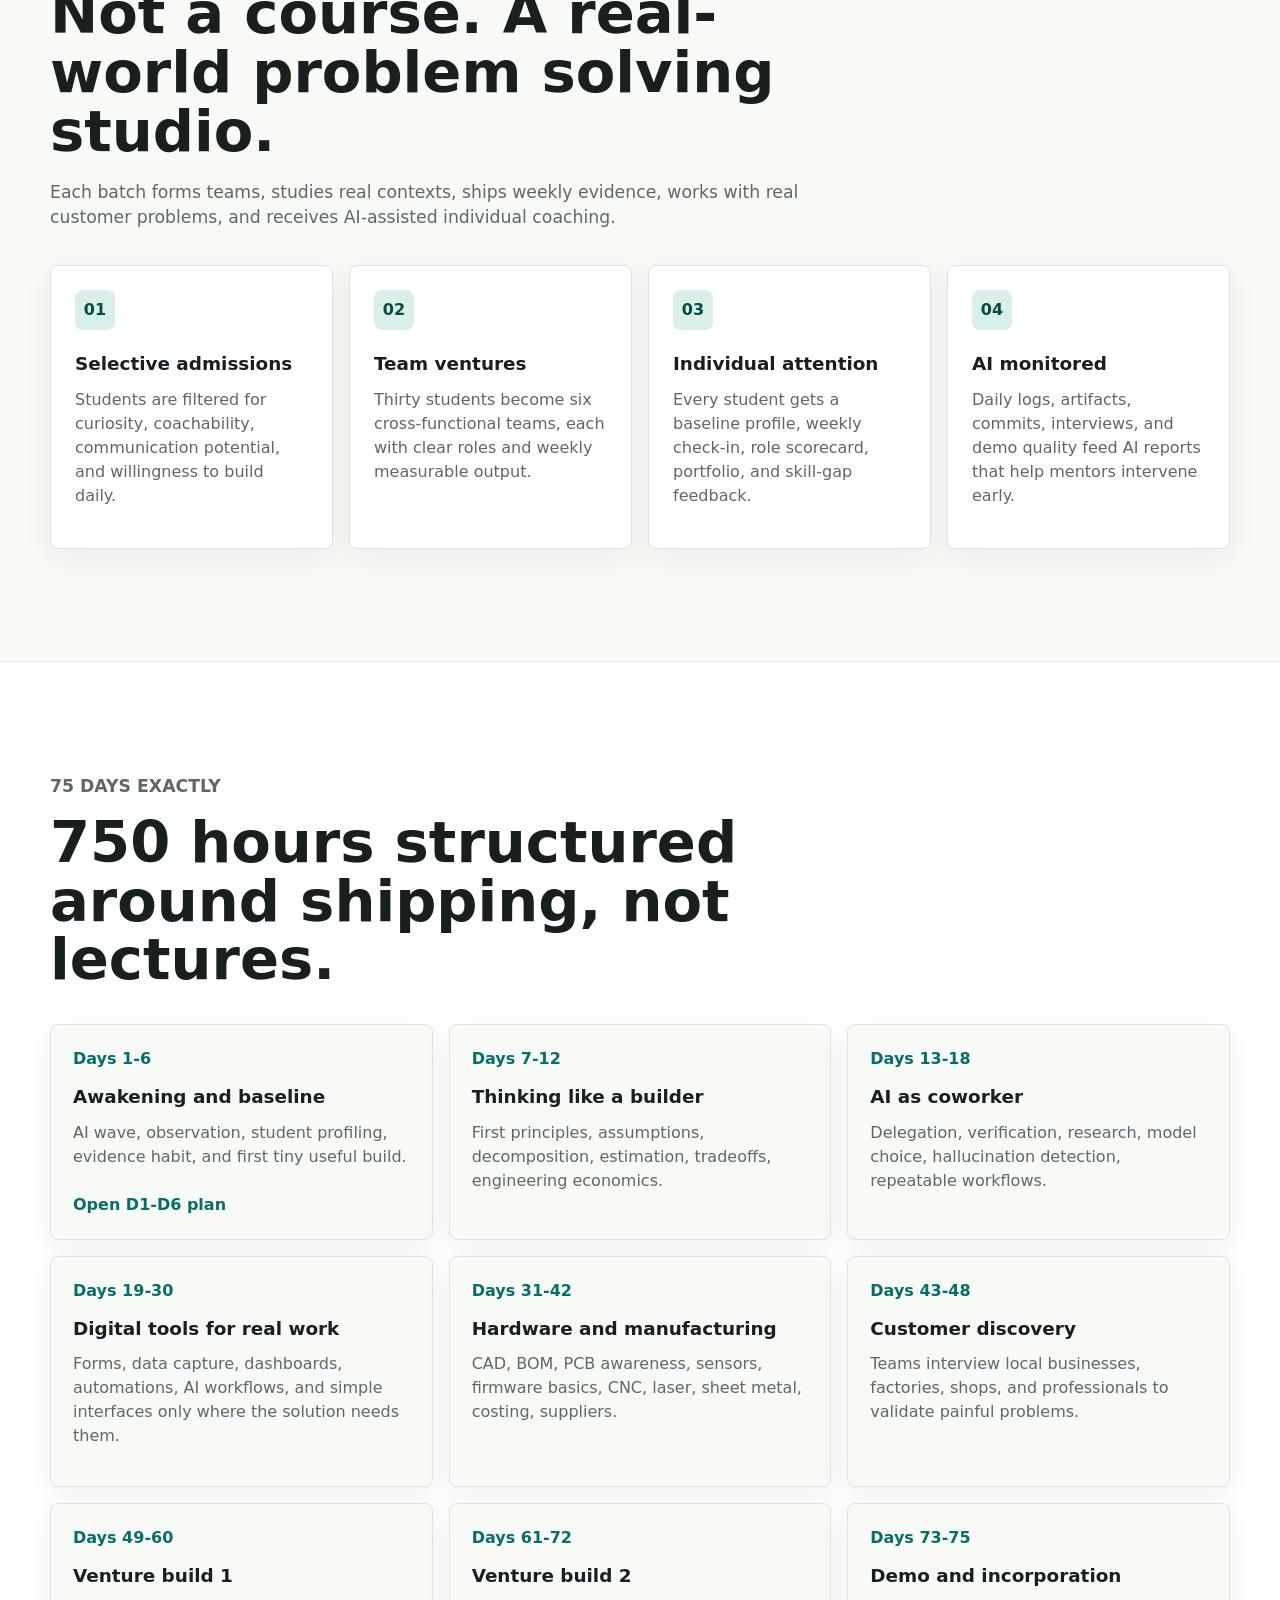
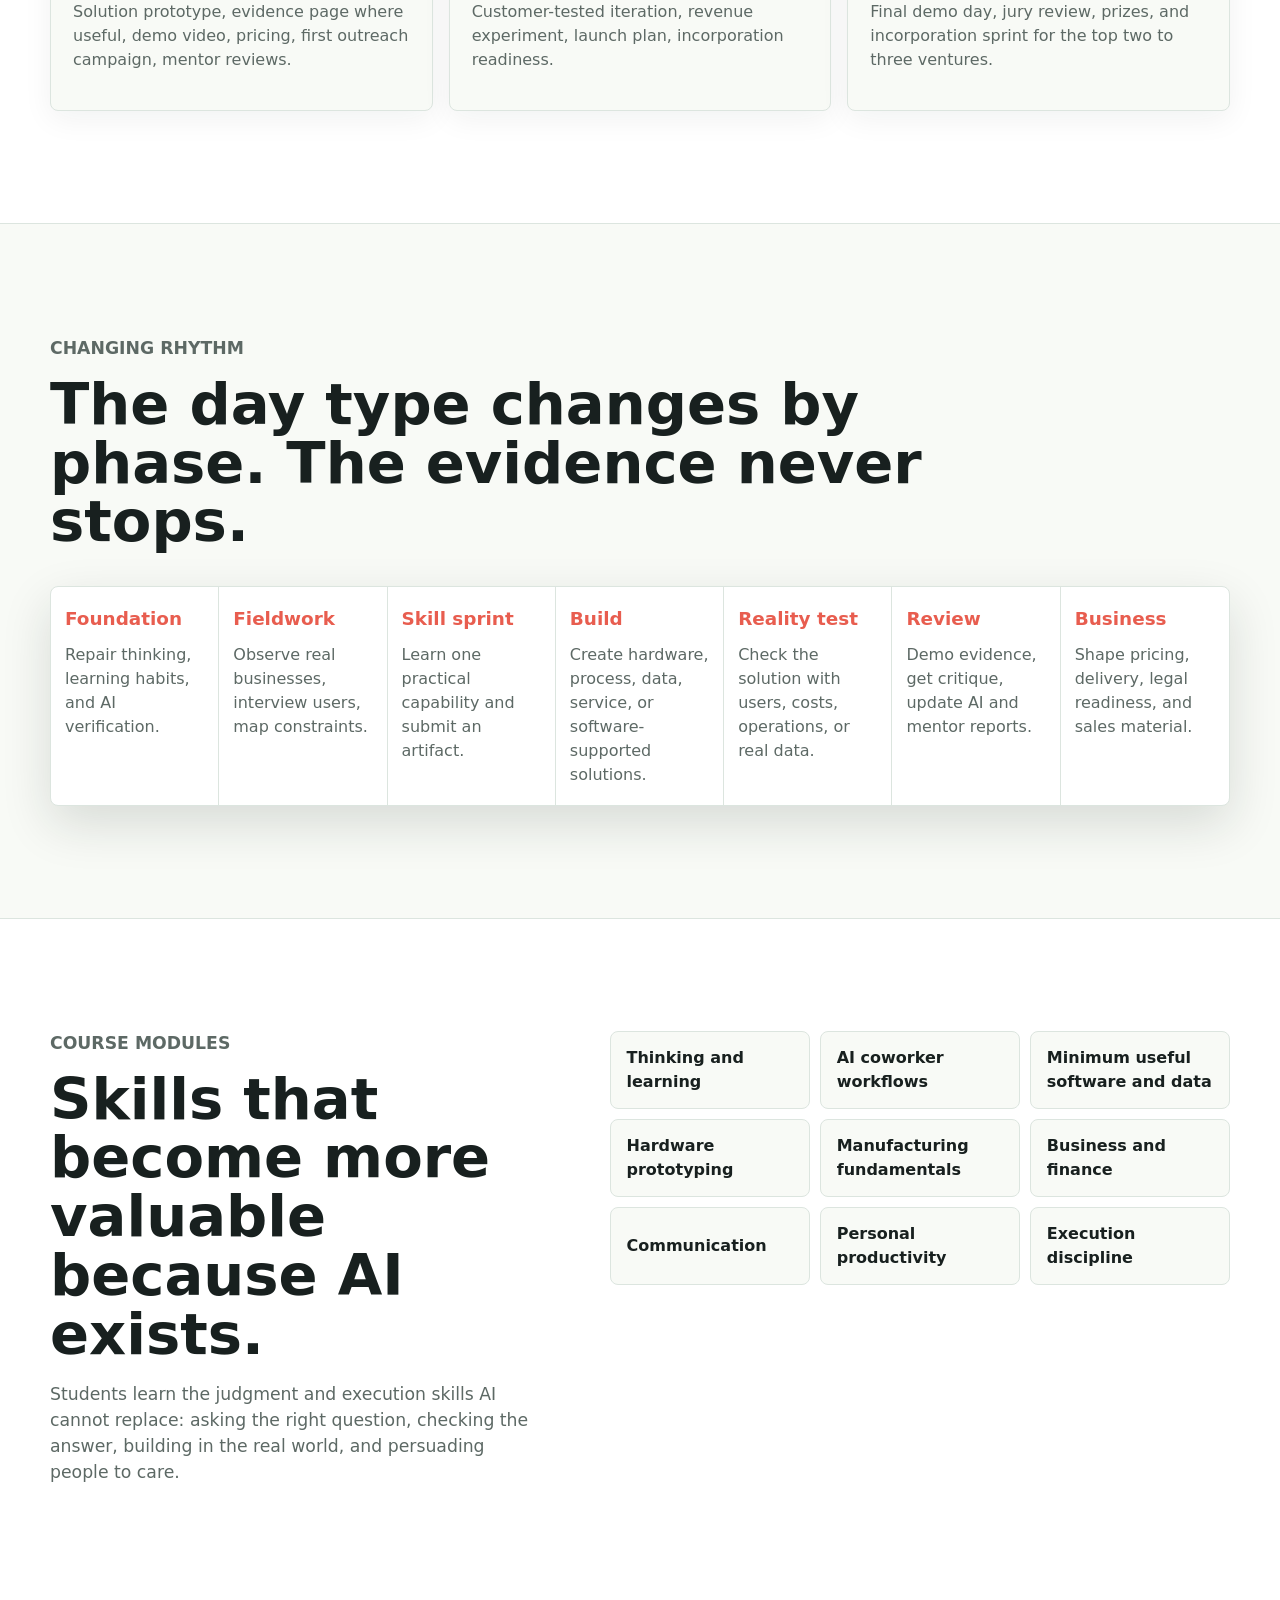
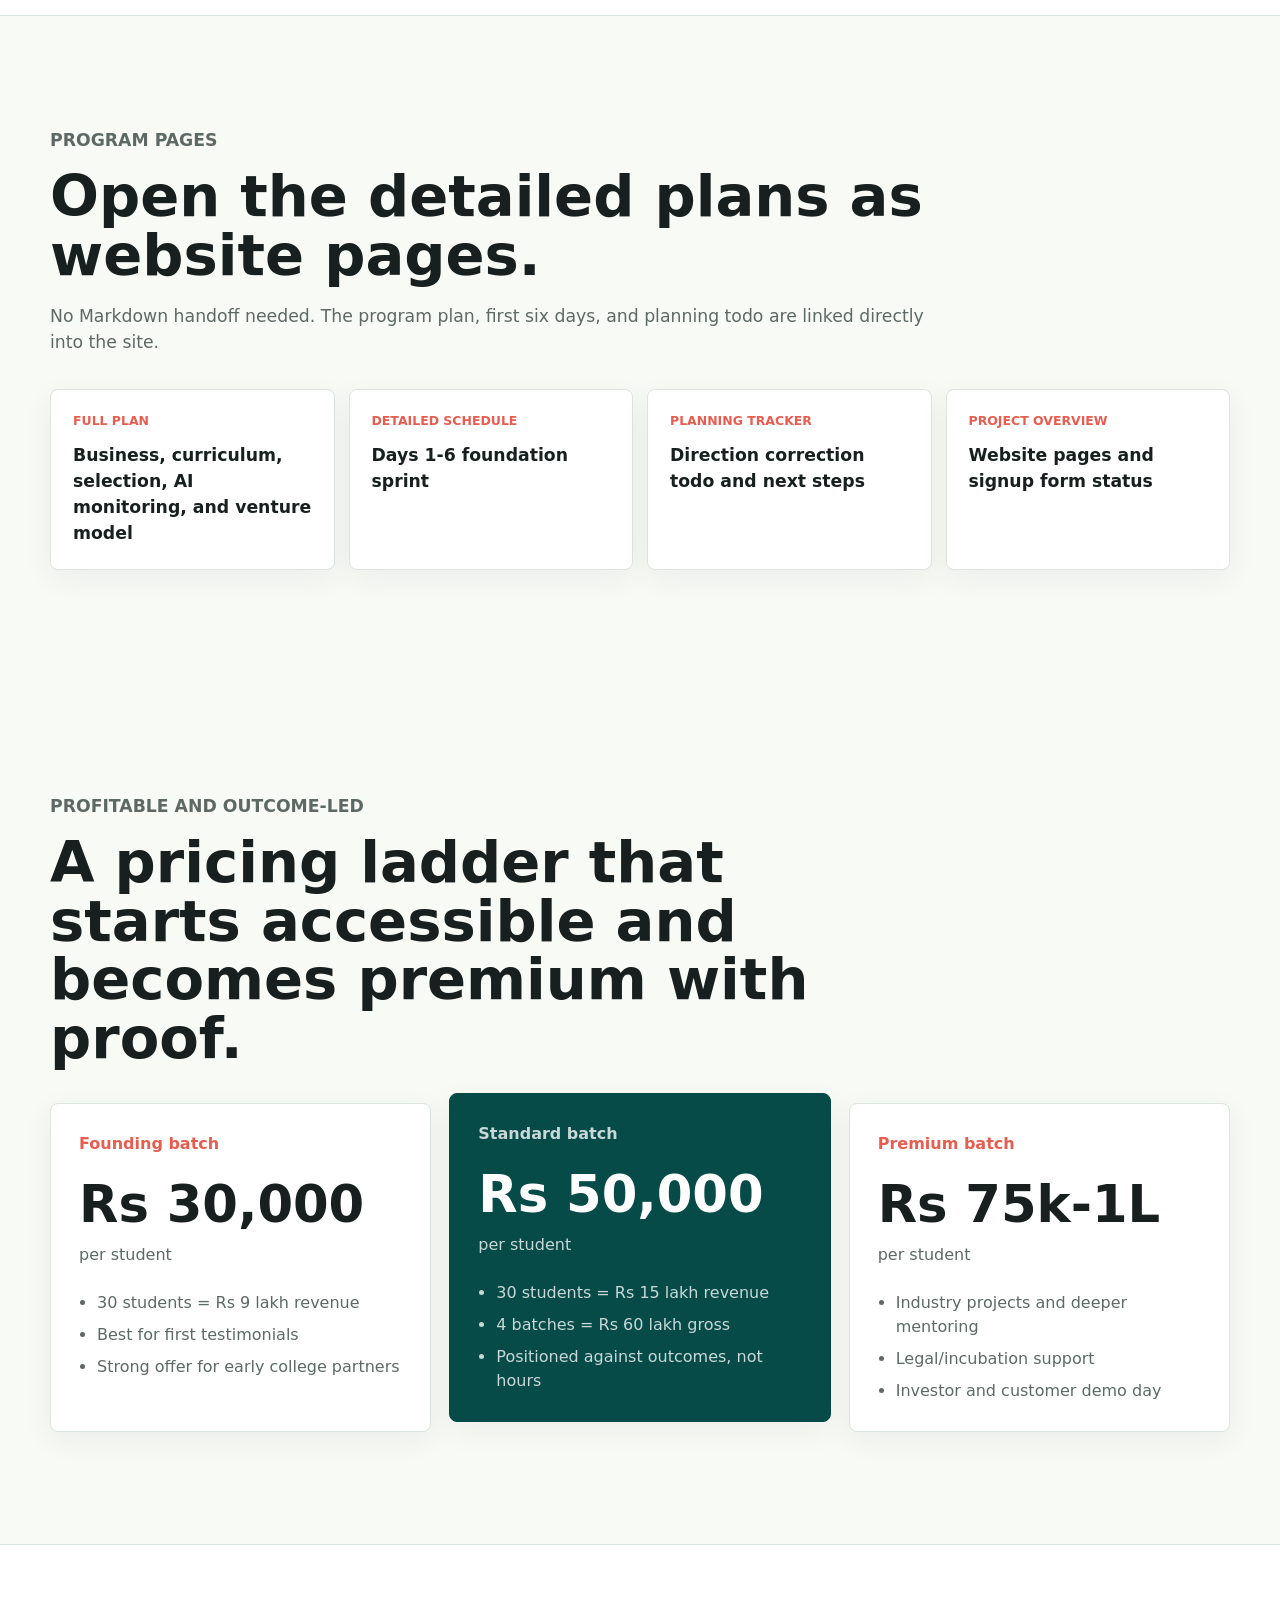
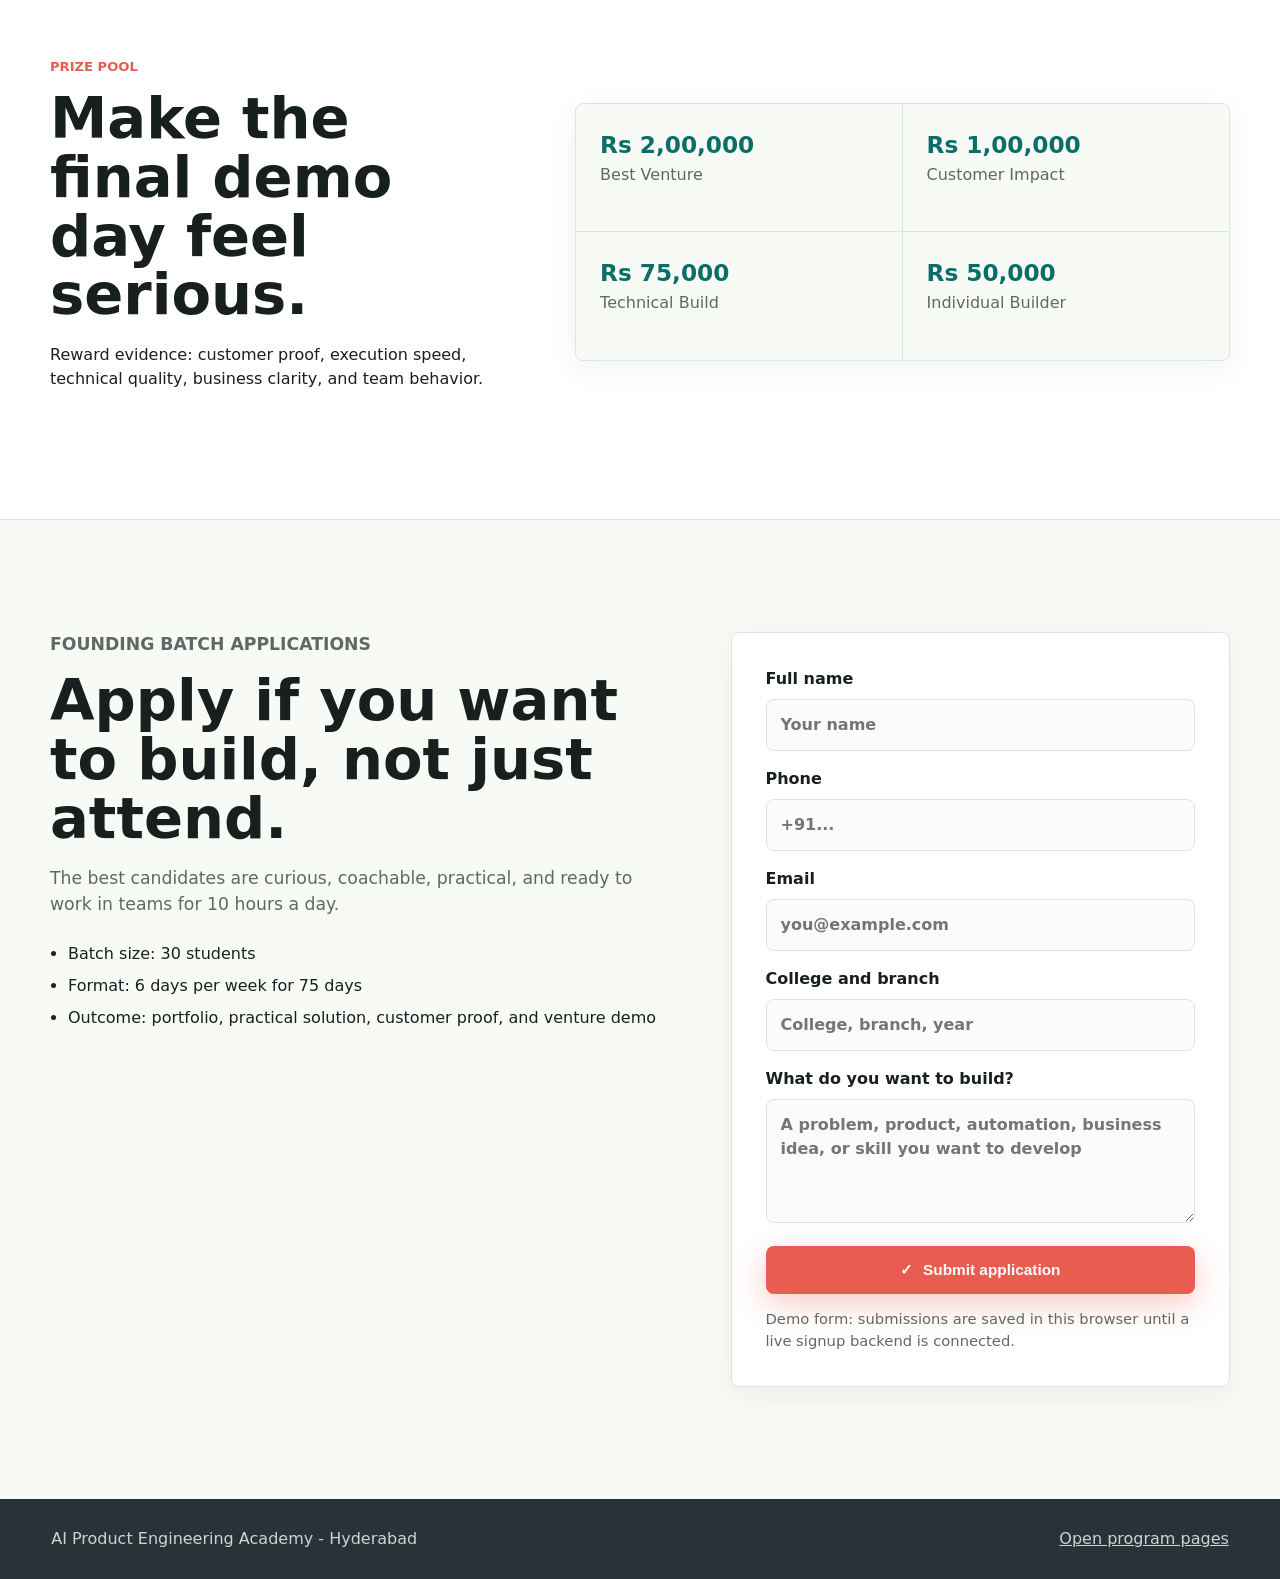
==== commit 9945cd36: "Convert planning docs to linked HTML pages" ====
--- a/index.html
+++ b/index.html
@@ -17,6 +17,7 @@
       <nav>
         <a href="#model">Model</a>
         <a href="#curriculum">75 Days</a>
+        <a href="#pages">Pages</a>
         <a href="#business">Business</a>
         <a href="#apply">Apply</a>
       </nav>
@@ -127,7 +128,8 @@
             <article>
               <span>Days 1-6</span>
               <h3>Awakening and baseline</h3>
-              <p>AI wave, tool setup, student profiling, first 24-hour shipped artifact.</p>
+              <p>AI wave, observation, student profiling, evidence habit, and first tiny useful build.</p>
+              <a class="text-link" href="phase-01-days-01-06.html">Open D1-D6 plan</a>
             </article>
             <article>
               <span>Days 7-12</span>
@@ -210,6 +212,32 @@
         </div>
       </section>
 
+      <section id="pages" class="section-inner">
+        <div class="section-heading compact">
+          <p class="eyebrow">Program pages</p>
+          <h2>Open the detailed plans as website pages.</h2>
+          <p>No Markdown handoff needed. The program plan, first six days, and planning todo are linked directly into the site.</p>
+        </div>
+        <div class="resource-grid">
+          <a href="course-plan.html">
+            <span>Full plan</span>
+            <strong>Business, curriculum, selection, AI monitoring, and venture model</strong>
+          </a>
+          <a href="phase-01-days-01-06.html">
+            <span>Detailed schedule</span>
+            <strong>Days 1-6 foundation sprint</strong>
+          </a>
+          <a href="update-todo.html">
+            <span>Planning tracker</span>
+            <strong>Direction correction todo and next steps</strong>
+          </a>
+          <a href="project-overview.html">
+            <span>Project overview</span>
+            <strong>Website pages and signup form status</strong>
+          </a>
+        </div>
+      </section>
+
       <section id="business" class="section-inner">
         <div class="section-heading">
           <p class="eyebrow">Profitable and outcome-led</p>
@@ -308,7 +336,7 @@
 
     <footer class="site-footer">
       <p>AI Product Engineering Academy - Hyderabad</p>
-      <a href="docs/course-plan.md">Read the full course plan</a>
+      <a href="#pages">Open program pages</a>
     </footer>
 
     <script src="script.js"></script>
--- a/styles.css
+++ b/styles.css
@@ -338,6 +338,18 @@
   font-weight: 900;
 }
 
+.text-link {
+  display: inline-flex;
+  margin-top: 8px;
+  color: var(--teal);
+  font-weight: 900;
+  text-decoration: none;
+}
+
+.text-link:hover {
+  color: var(--coral);
+}
+
 .day-grid {
   display: grid;
   grid-template-columns: repeat(7, minmax(0, 1fr));
@@ -529,6 +541,224 @@
   margin: 0;
 }
 
+.detail-hero {
+  padding-top: 68px;
+  color: var(--white);
+  background:
+    linear-gradient(90deg, rgba(8, 19, 21, 0.94), rgba(8, 19, 21, 0.72)),
+    url("assets/hero-ai-product-engineering.png");
+  background-size: cover;
+  background-position: center;
+}
+
+.detail-hero-inner {
+  padding-top: clamp(72px, 10vw, 118px);
+  padding-bottom: clamp(58px, 8vw, 90px);
+}
+
+.detail-hero h1 {
+  max-width: 900px;
+}
+
+.detail-hero p:not(.eyebrow) {
+  max-width: 820px;
+  color: rgba(255, 255, 255, 0.84);
+  font-size: clamp(1.04rem, 2vw, 1.24rem);
+}
+
+.back-link {
+  display: inline-flex;
+  margin-bottom: 28px;
+  color: rgba(255, 255, 255, 0.82);
+  font-weight: 850;
+  text-decoration: none;
+}
+
+.detail-stats,
+.prep-grid,
+.review-grid {
+  display: grid;
+  gap: 12px;
+}
+
+.detail-stats {
+  grid-template-columns: repeat(3, minmax(0, 1fr));
+  max-width: 780px;
+  margin-top: 32px;
+}
+
+.detail-stats div {
+  padding: 18px;
+  border: 1px solid rgba(255, 255, 255, 0.18);
+  border-radius: 8px;
+  background: rgba(255, 255, 255, 0.1);
+}
+
+.detail-stats strong {
+  display: block;
+  font-size: 1.45rem;
+}
+
+.detail-stats span {
+  color: rgba(255, 255, 255, 0.74);
+}
+
+.outcome-list,
+.day-detail,
+.prep-grid div,
+.review-grid div {
+  border: 1px solid var(--line);
+  border-radius: 8px;
+  background: var(--white);
+  box-shadow: 0 8px 30px rgba(24, 32, 31, 0.06);
+}
+
+.outcome-list {
+  padding: 26px;
+}
+
+.prep-grid {
+  grid-template-columns: repeat(3, minmax(0, 1fr));
+}
+
+.prep-grid div,
+.review-grid div {
+  min-height: 76px;
+  padding: 18px;
+  font-weight: 800;
+}
+
+.day-detail-list {
+  display: grid;
+  gap: 18px;
+}
+
+.day-detail {
+  padding: clamp(22px, 4vw, 34px);
+  background: var(--paper);
+}
+
+.day-detail-head {
+  display: flex;
+  gap: 16px;
+  align-items: flex-start;
+  margin-bottom: 14px;
+}
+
+.day-detail-head > span {
+  display: grid;
+  place-items: center;
+  flex: 0 0 auto;
+  width: 54px;
+  height: 54px;
+  border-radius: 8px;
+  color: var(--white);
+  background: var(--teal);
+  font-weight: 950;
+}
+
+.day-detail-head h3 {
+  margin-bottom: 4px;
+  font-size: clamp(1.35rem, 3vw, 2rem);
+}
+
+.day-detail-head p,
+.core-question {
+  color: var(--muted);
+}
+
+.core-question {
+  font-weight: 850;
+}
+
+.detail-columns {
+  display: grid;
+  grid-template-columns: repeat(2, minmax(0, 1fr));
+  gap: 18px;
+  margin-top: 22px;
+}
+
+.detail-columns > div,
+.case-box,
+.rule-strip {
+  padding: 20px;
+  border-radius: 8px;
+  background: var(--white);
+  border: 1px solid var(--line);
+}
+
+.detail-columns h4 {
+  margin: 0 0 12px;
+  font-size: 1rem;
+}
+
+.case-box {
+  margin-top: 18px;
+}
+
+.case-box p {
+  margin: 8px 0 0;
+  color: var(--muted);
+}
+
+.rule-strip {
+  display: grid;
+  grid-template-columns: repeat(3, minmax(0, 1fr));
+  gap: 10px;
+  margin-top: 18px;
+}
+
+.rule-strip span {
+  color: var(--teal-dark);
+  font-weight: 900;
+}
+
+.review-grid {
+  grid-template-columns: repeat(2, minmax(0, 1fr));
+}
+
+.resource-grid,
+.todo-list {
+  display: grid;
+  gap: 14px;
+}
+
+.resource-grid {
+  grid-template-columns: repeat(4, minmax(0, 1fr));
+}
+
+.resource-grid a,
+.todo-list div {
+  min-height: 138px;
+  padding: 22px;
+  border: 1px solid var(--line);
+  border-radius: 8px;
+  background: var(--white);
+  text-decoration: none;
+  box-shadow: 0 8px 30px rgba(24, 32, 31, 0.06);
+}
+
+.resource-grid span,
+.todo-list span {
+  display: block;
+  margin-bottom: 12px;
+  color: var(--coral);
+  font-weight: 900;
+  text-transform: uppercase;
+  font-size: 0.78rem;
+}
+
+.resource-grid strong,
+.todo-list strong {
+  display: block;
+  color: var(--ink);
+  font-size: 1.08rem;
+}
+
+.todo-list {
+  grid-template-columns: repeat(2, minmax(0, 1fr));
+}
+
 @media (max-width: 980px) {
   nav {
     display: none;
@@ -541,13 +771,16 @@
 
   .two-col,
   .prize-layout,
-  .signup-section {
+  .signup-section,
+  .detail-columns {
     grid-template-columns: 1fr;
   }
 
   .feature-grid,
   .timeline,
-  .pricing-grid {
+  .pricing-grid,
+  .prep-grid,
+  .resource-grid {
     grid-template-columns: repeat(2, minmax(0, 1fr));
   }
 
@@ -581,7 +814,13 @@
   .timeline,
   .pricing-grid,
   .module-list,
-  .prize-board {
+  .prize-board,
+  .detail-stats,
+  .prep-grid,
+  .review-grid,
+  .rule-strip,
+  .resource-grid,
+  .todo-list {
     grid-template-columns: 1fr;
   }
 
@@ -616,4 +855,3 @@
     flex-direction: column;
   }
 }
-
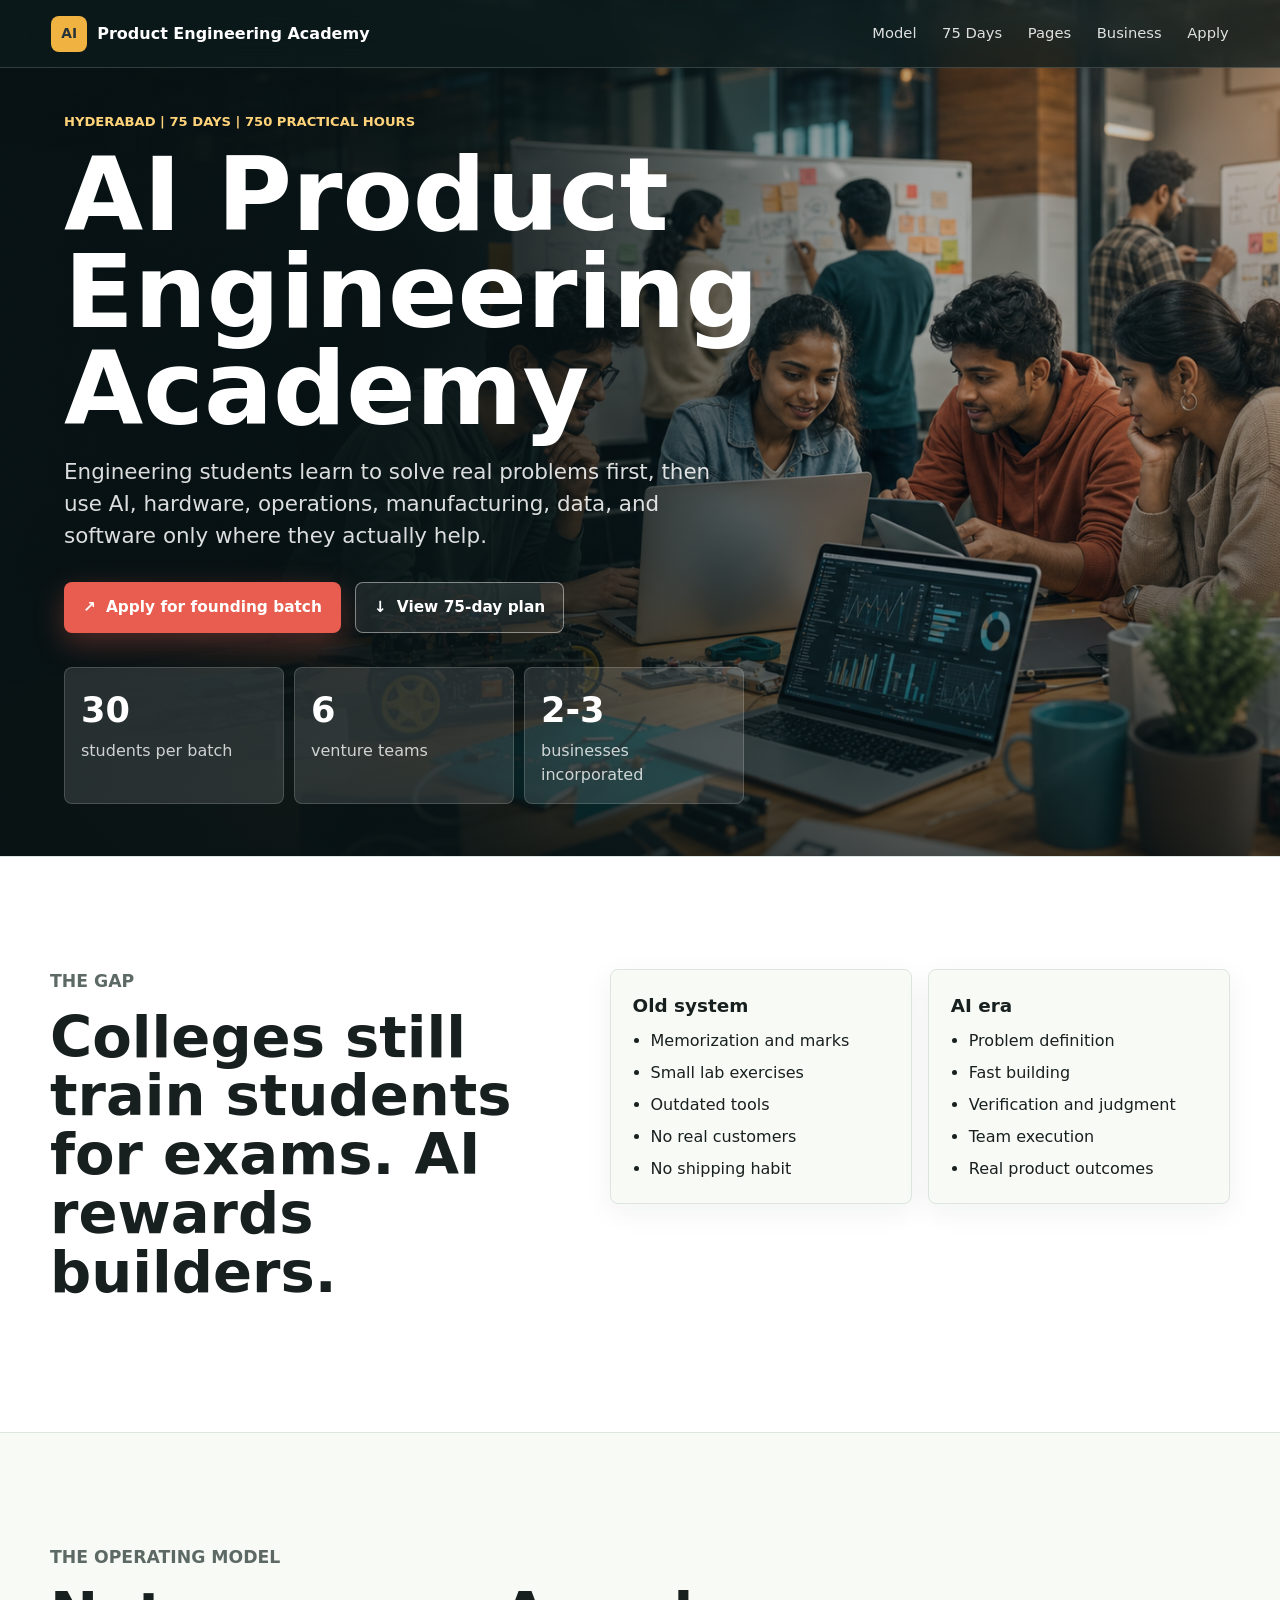
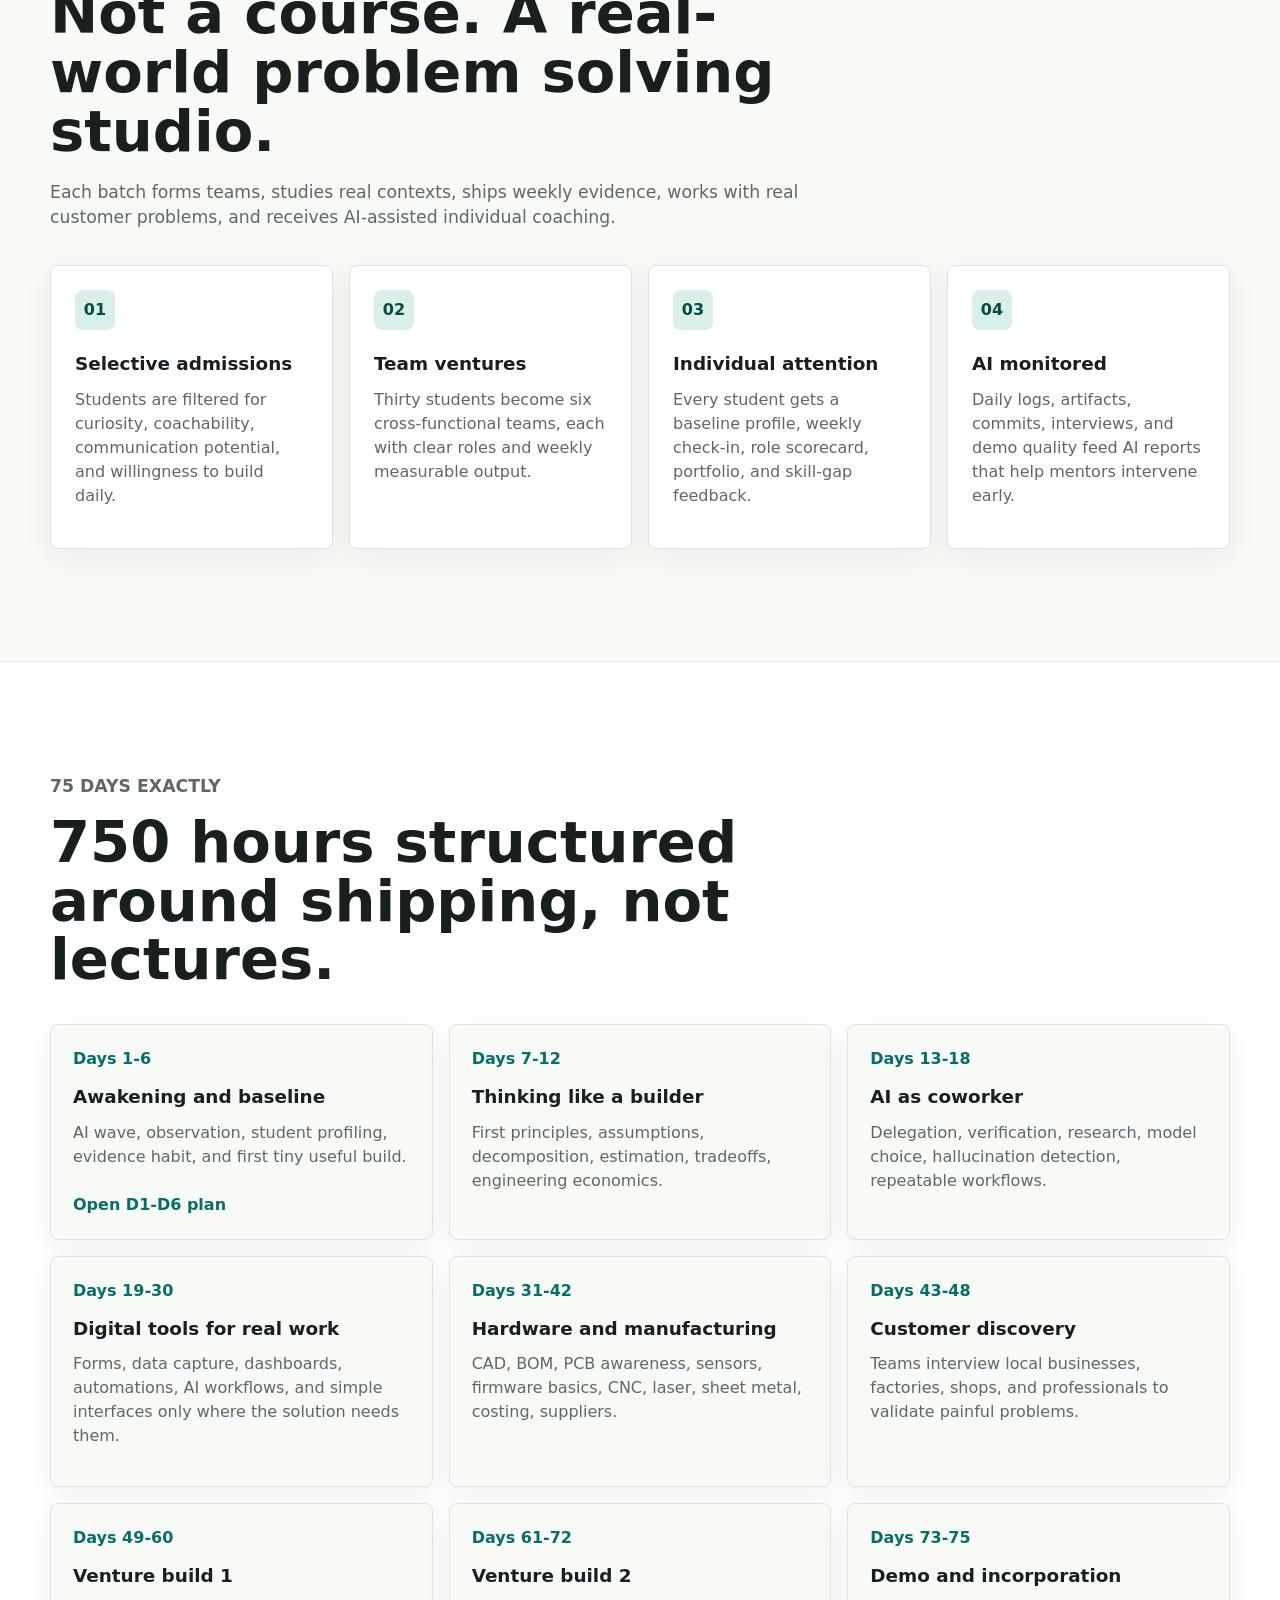
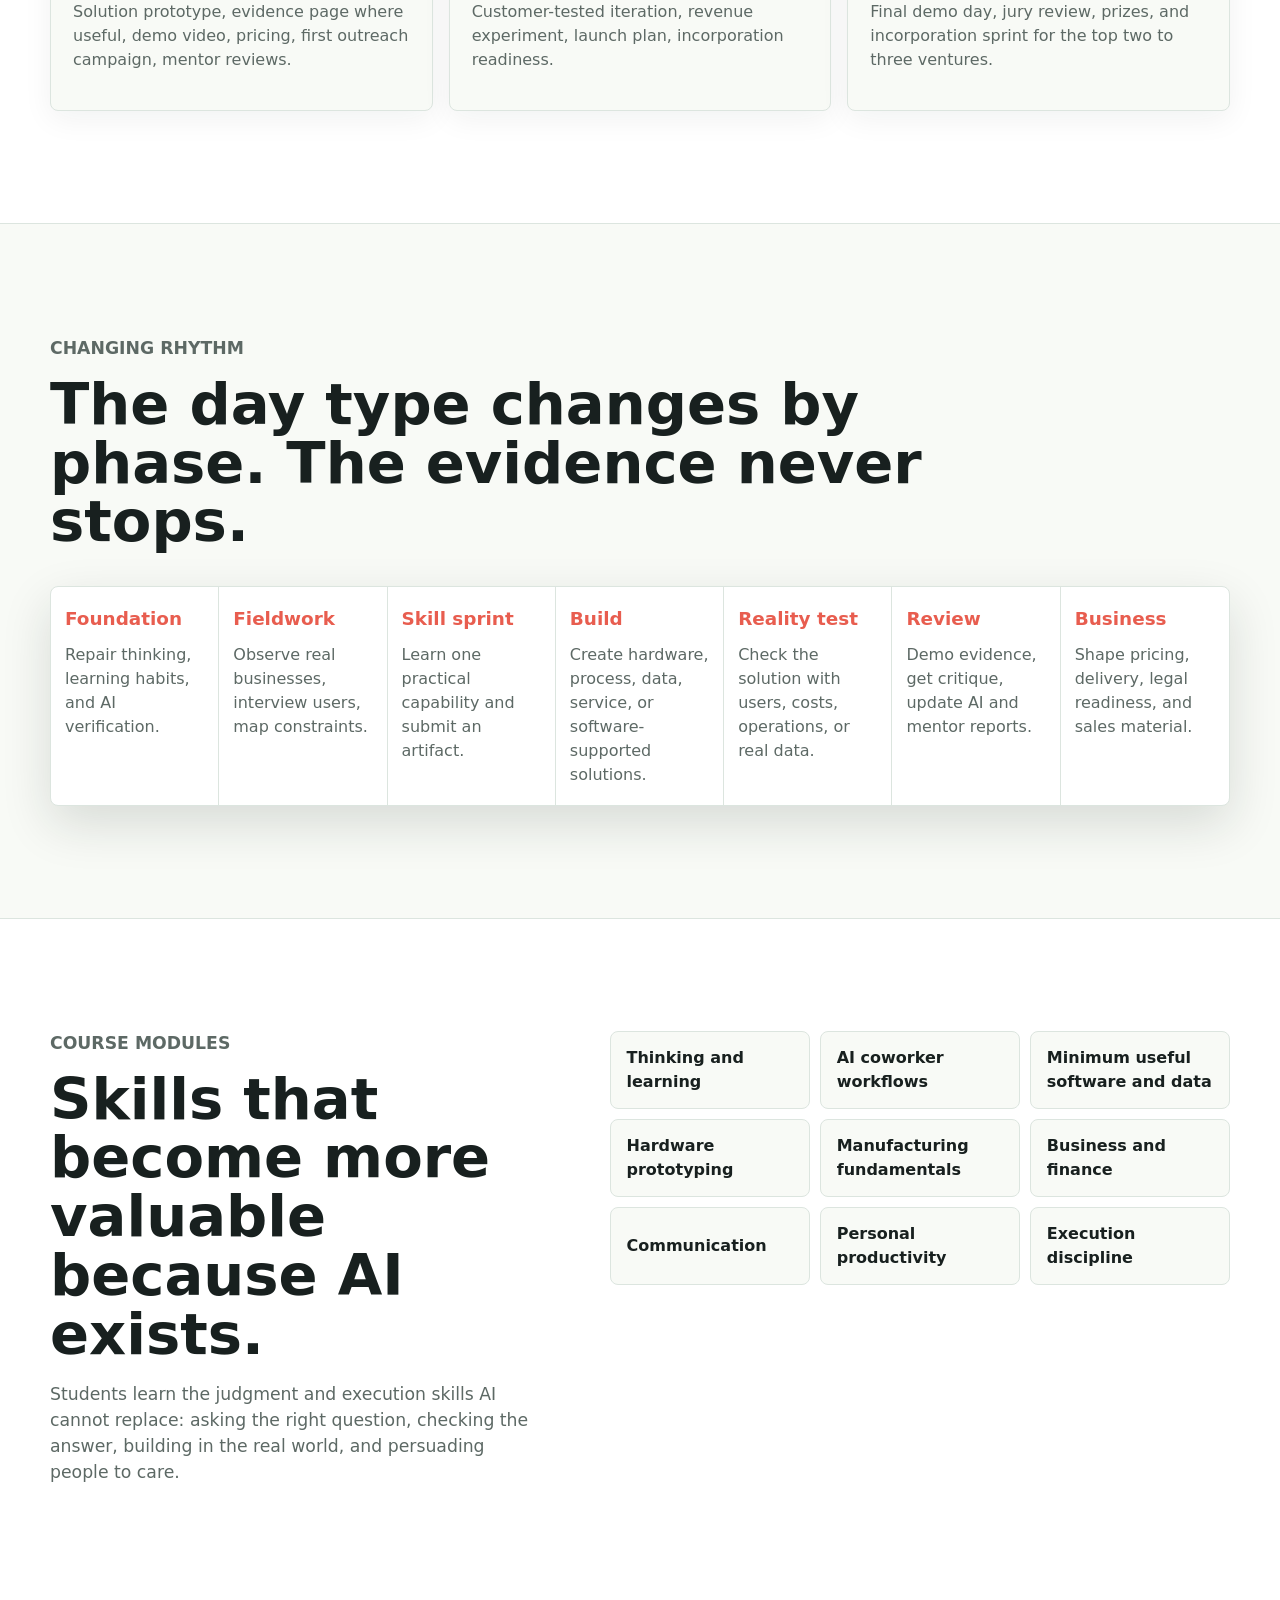
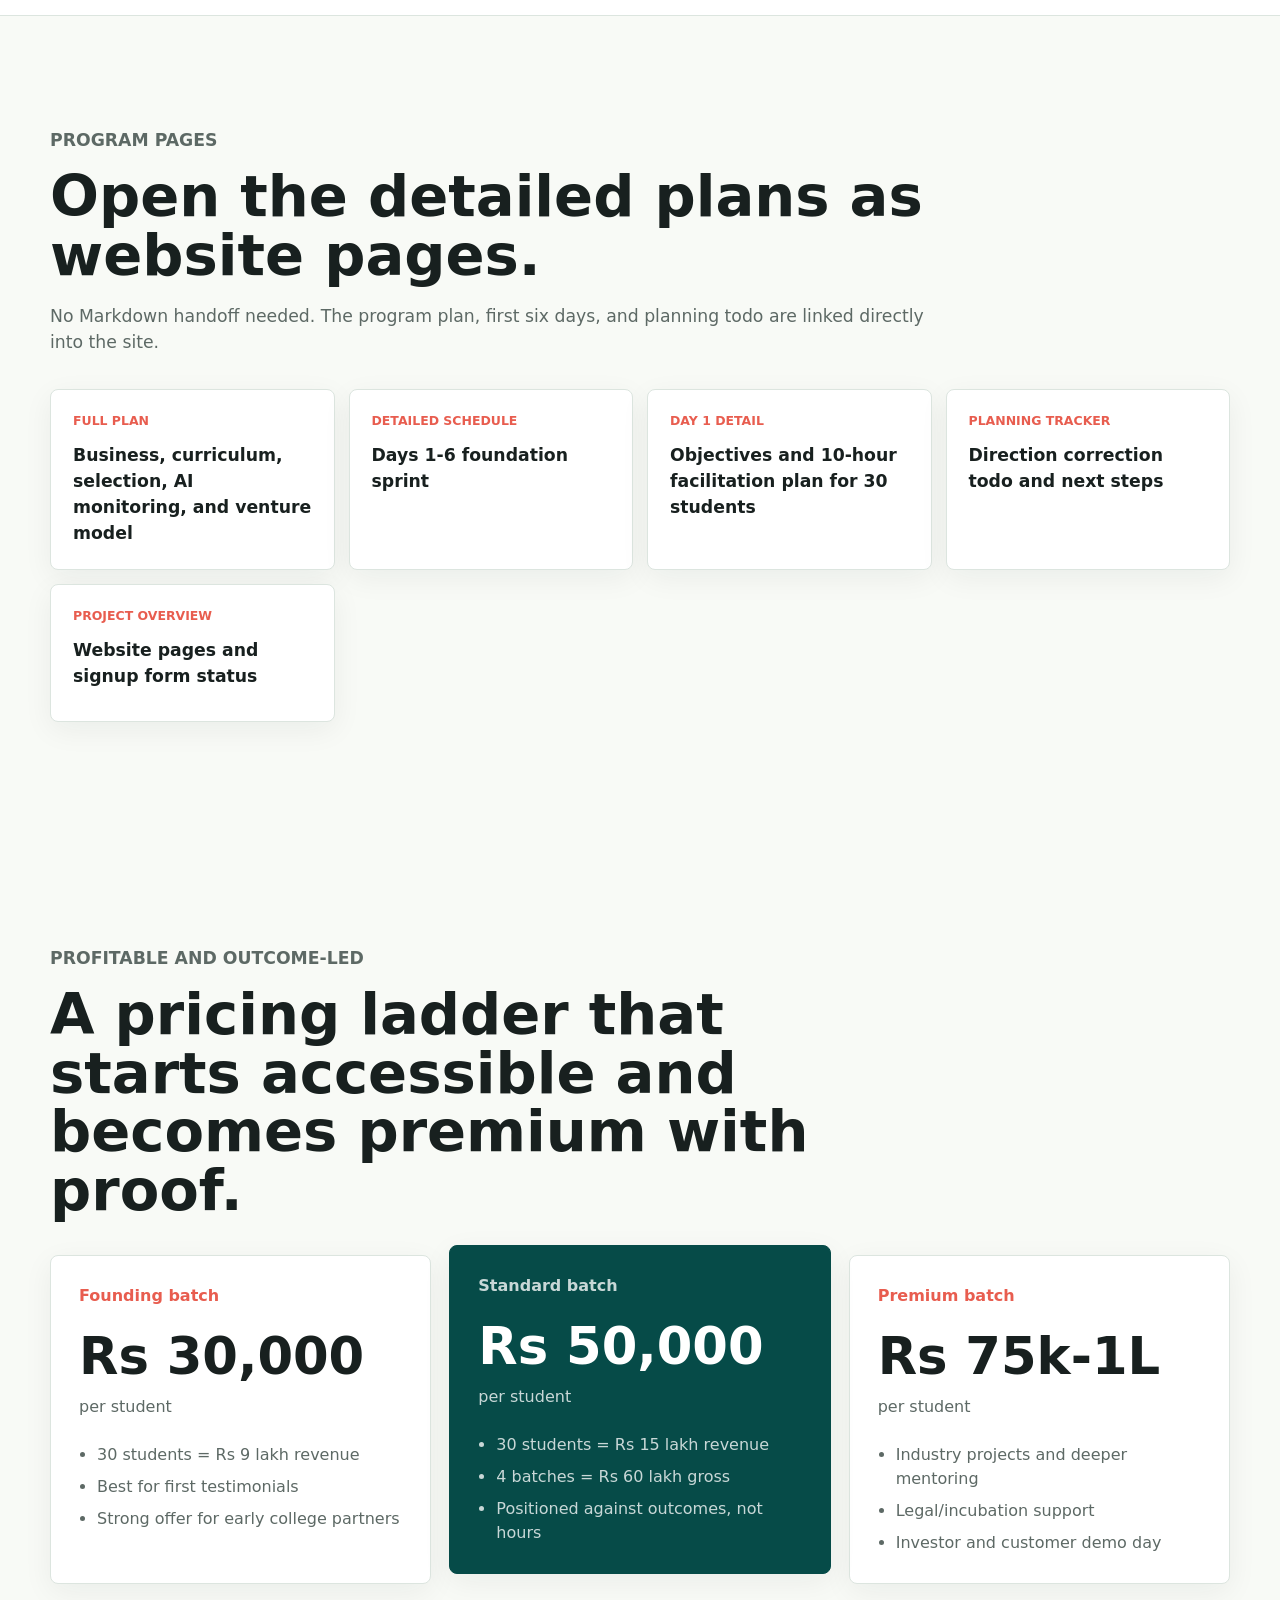
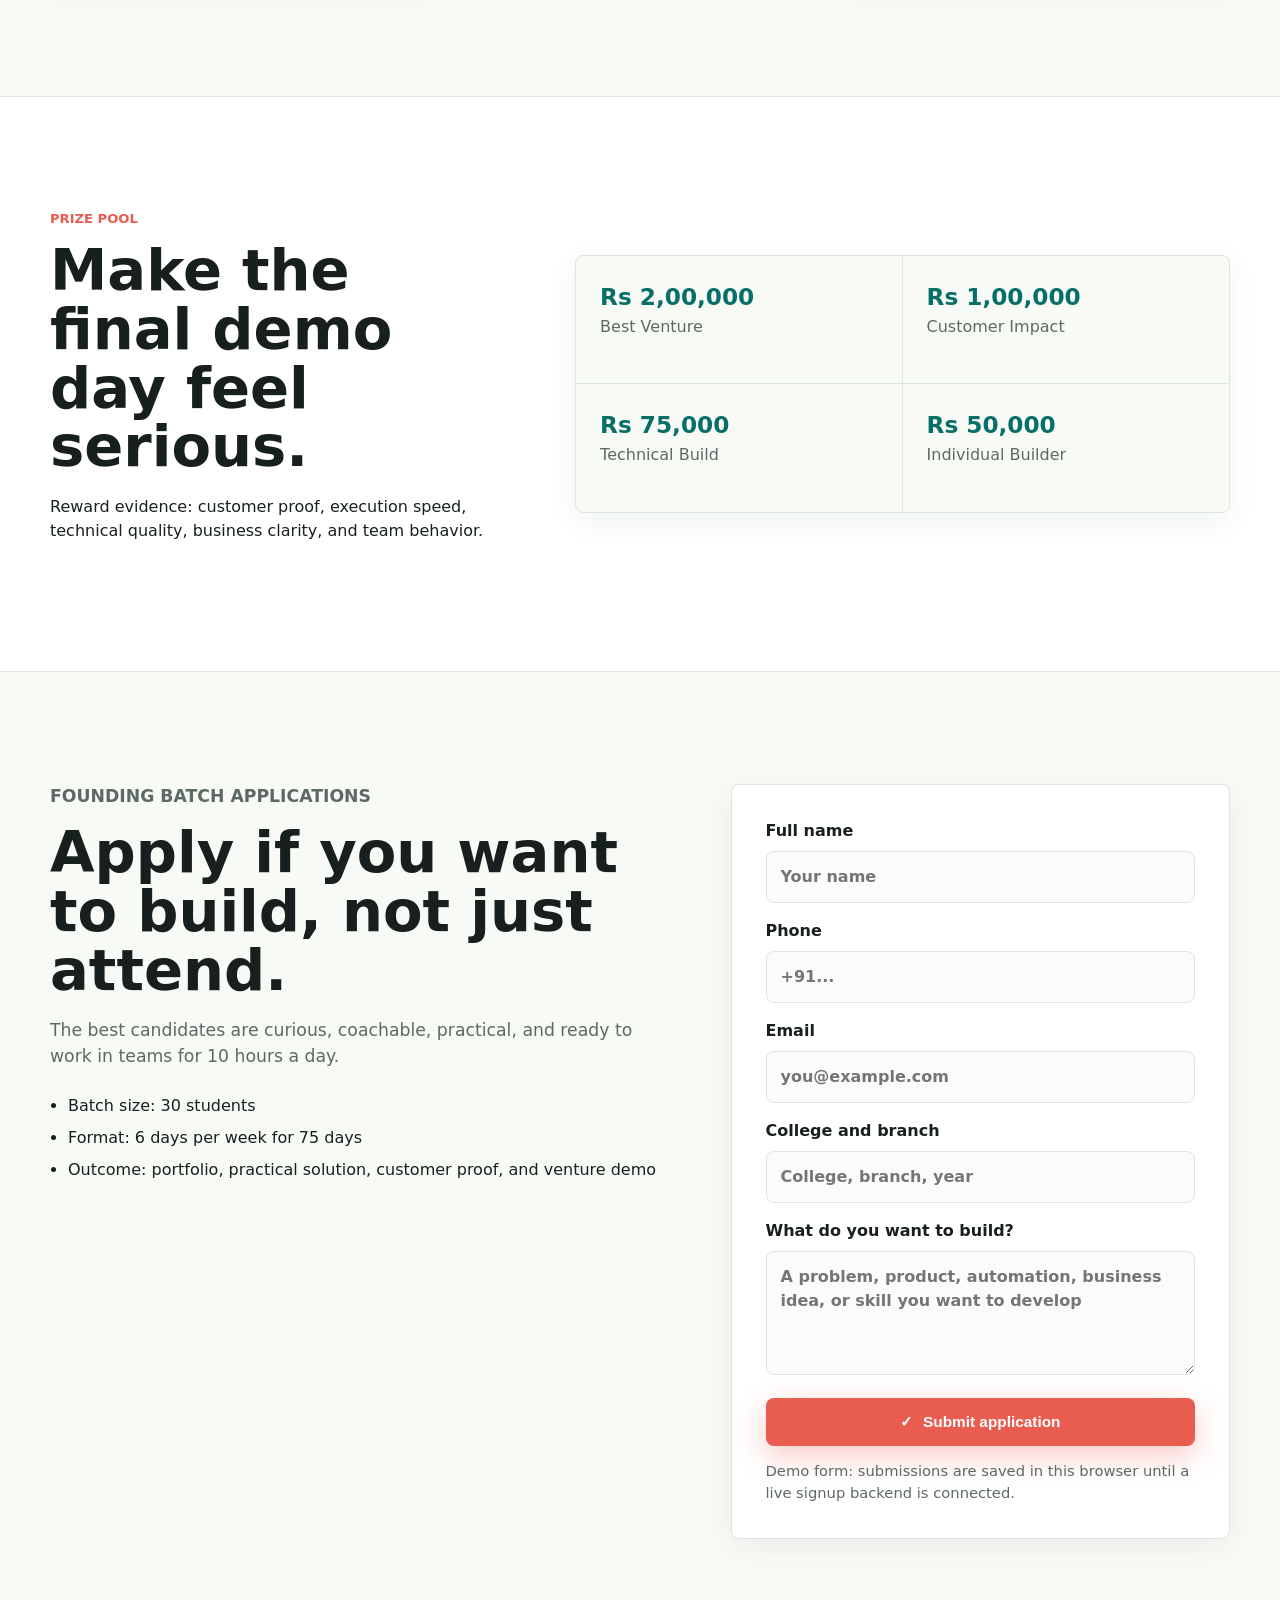
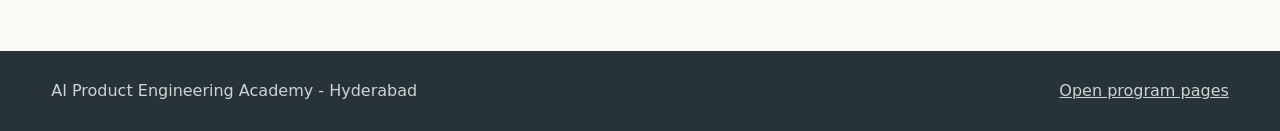
==== commit 1fd1ee9f: "Add detailed day one facilitation plan" ====
--- a/index.html
+++ b/index.html
@@ -227,6 +227,10 @@
             <span>Detailed schedule</span>
             <strong>Days 1-6 foundation sprint</strong>
           </a>
+          <a href="day-01.html">
+            <span>Day 1 detail</span>
+            <strong>Objectives and 10-hour facilitation plan for 30 students</strong>
+          </a>
           <a href="update-todo.html">
             <span>Planning tracker</span>
             <strong>Direction correction todo and next steps</strong>
--- a/styles.css
+++ b/styles.css
@@ -759,6 +759,36 @@
   grid-template-columns: repeat(2, minmax(0, 1fr));
 }
 
+.schedule-list {
+  display: grid;
+  gap: 16px;
+}
+
+.schedule-block {
+  display: grid;
+  grid-template-columns: minmax(120px, 0.22fr) minmax(0, 1fr);
+  gap: 18px;
+  padding: clamp(20px, 4vw, 30px);
+  border: 1px solid var(--line);
+  border-radius: 8px;
+  background: var(--paper);
+  box-shadow: 0 8px 30px rgba(24, 32, 31, 0.06);
+}
+
+.schedule-block > span {
+  color: var(--teal);
+  font-weight: 950;
+}
+
+.schedule-block h3 {
+  font-size: clamp(1.2rem, 2.4vw, 1.7rem);
+}
+
+.schedule-block p,
+.schedule-block li {
+  color: var(--muted);
+}
+
 @media (max-width: 980px) {
   nav {
     display: none;
@@ -772,7 +802,8 @@
   .two-col,
   .prize-layout,
   .signup-section,
-  .detail-columns {
+  .detail-columns,
+  .schedule-block {
     grid-template-columns: 1fr;
   }
 
